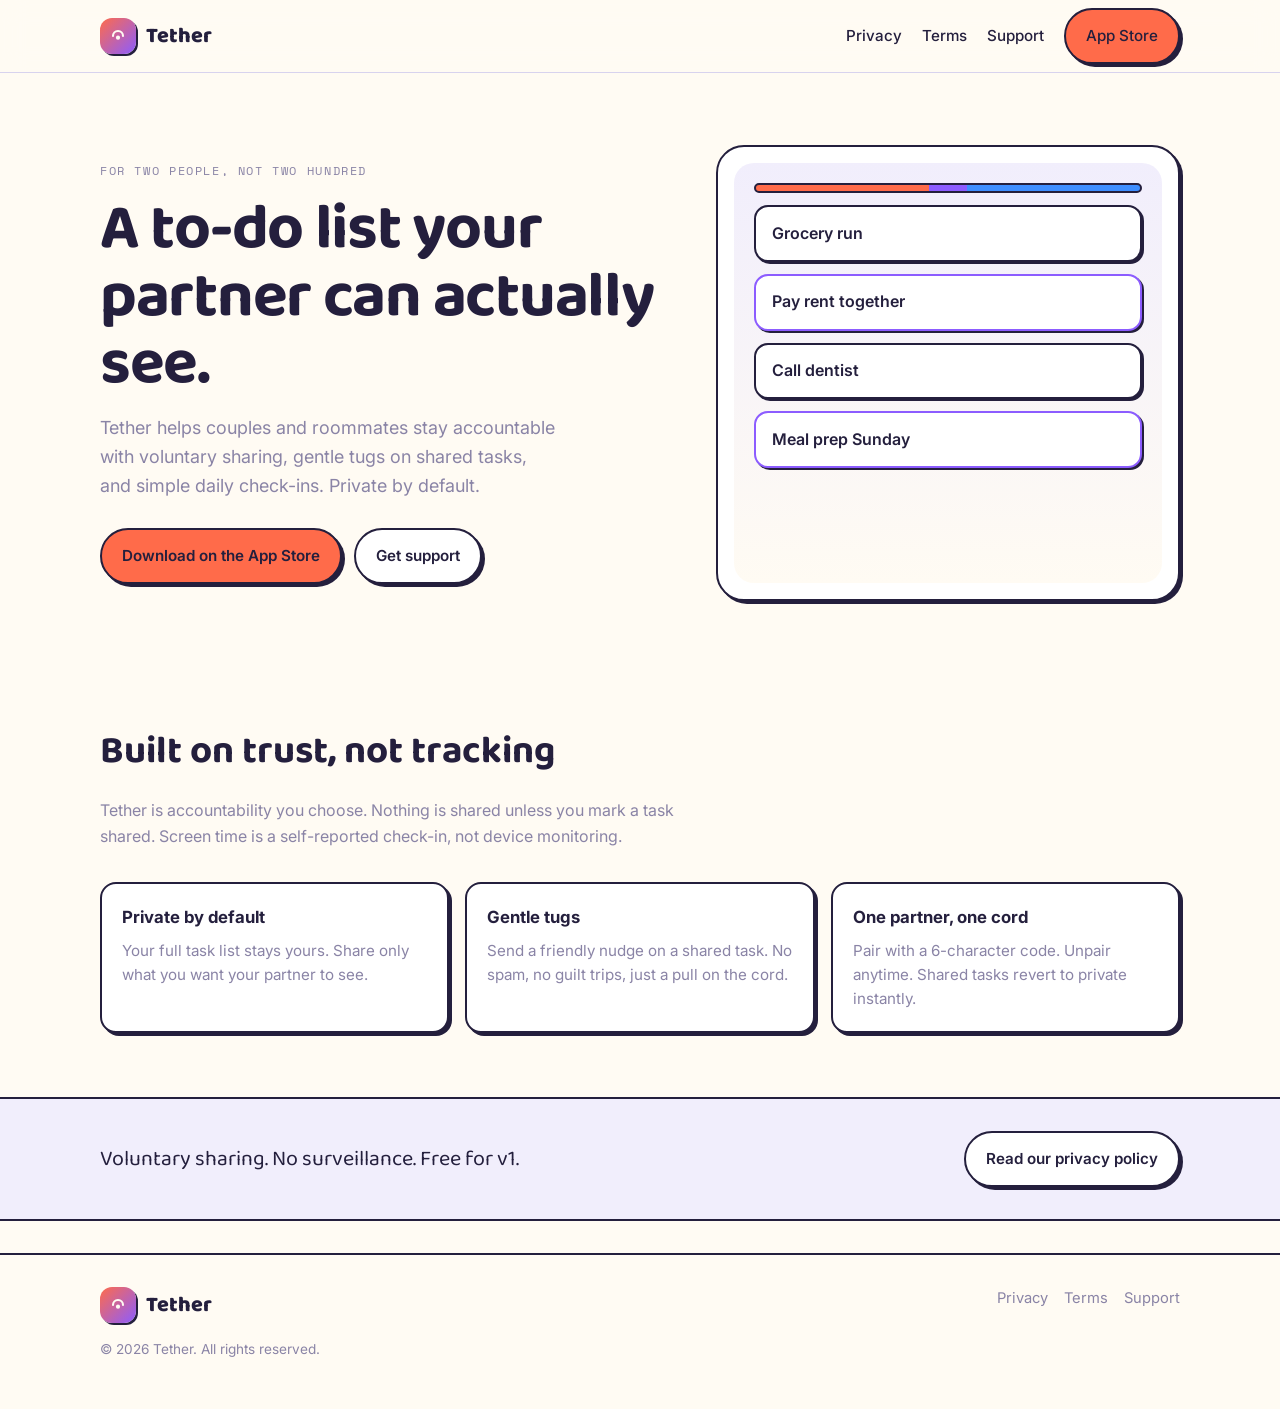
==== index.html @ eb9ca6f1 "Add Tether marketing and legal pages for GitHub Pages." ====
<!DOCTYPE html>
<html lang="en">
  <head>
    <meta charset="utf-8" />
    <meta name="viewport" content="width=device-width, initial-scale=1" />
    <title>Tether - A to-do list your partner can actually see</title>
    <meta
      name="description"
      content="Tether is a calm accountability app for two people. Share tasks on purpose, send gentle tugs, and check in without surveillance."
    />
    <meta name="theme-color" content="#FFFBF3" />
    <link rel="stylesheet" href="styles.css" />
  </head>
  <body>
    <header class="site-header">
      <div class="container">
        <a class="brand" href="index.html">
          <span class="brand-mark" aria-hidden="true">
            <svg viewBox="0 0 24 24" fill="none" xmlns="http://www.w3.org/2000/svg">
              <path
                d="M6 12C6 8.5 8.5 6 12 6C15.5 6 18 8.5 18 12"
                stroke="#FFFBF3"
                stroke-width="2.5"
                stroke-linecap="round"
              />
              <circle cx="12" cy="14" r="2.5" fill="#FFFBF3" />
            </svg>
          </span>
          Tether
        </a>
        <nav class="site-nav" aria-label="Primary">
          <a href="privacy.html">Privacy</a>
          <a href="terms.html">Terms</a>
          <a href="support.html">Support</a>
          <a class="btn" href="https://apps.apple.com/app/id6788044559">App Store</a>
        </nav>
      </div>
    </header>

    <main>
      <section class="hero">
        <div class="container hero-grid">
          <div>
            <p class="eyebrow">For two people, not two hundred</p>
            <h1>A to-do list your partner can actually see.</h1>
            <p class="lead">
              Tether helps couples and roommates stay accountable with voluntary sharing,
              gentle tugs on shared tasks, and simple daily check-ins. Private by default.
            </p>
            <div class="hero-actions">
              <a class="btn" href="https://apps.apple.com/app/id6788044559">Download on the App Store</a>
              <a class="btn btn-ghost" href="support.html">Get support</a>
            </div>
          </div>

          <div class="phone-frame" aria-hidden="true">
            <div class="phone-screen">
              <div class="cord"></div>
              <div class="task-chip">Grocery run</div>
              <div class="task-chip shared">Pay rent together</div>
              <div class="task-chip">Call dentist</div>
              <div class="task-chip shared">Meal prep Sunday</div>
            </div>
          </div>
        </div>
      </section>

      <section class="section">
        <div class="container">
          <h2>Built on trust, not tracking</h2>
          <p class="section-intro">
            Tether is accountability you choose. Nothing is shared unless you mark a task shared.
            Screen time is a self-reported check-in, not device monitoring.
          </p>
          <div class="feature-grid">
            <article class="feature-card">
              <h3>Private by default</h3>
              <p>Your full task list stays yours. Share only what you want your partner to see.</p>
            </article>
            <article class="feature-card">
              <h3>Gentle tugs</h3>
              <p>Send a friendly nudge on a shared task. No spam, no guilt trips, just a pull on the cord.</p>
            </article>
            <article class="feature-card">
              <h3>One partner, one cord</h3>
              <p>Pair with a 6-character code. Unpair anytime. Shared tasks revert to private instantly.</p>
            </article>
          </div>
        </div>
      </section>

      <section class="strip">
        <div class="container">
          <p>Voluntary sharing. No surveillance. Free for v1.</p>
          <a class="btn btn-ghost" href="privacy.html">Read our privacy policy</a>
        </div>
      </section>
    </main>

    <footer class="site-footer">
      <div class="container footer-grid">
        <a class="brand" href="index.html">
          <span class="brand-mark" aria-hidden="true">
            <svg viewBox="0 0 24 24" fill="none" xmlns="http://www.w3.org/2000/svg">
              <path
                d="M6 12C6 8.5 8.5 6 12 6C15.5 6 18 8.5 18 12"
                stroke="#FFFBF3"
                stroke-width="2.5"
                stroke-linecap="round"
              />
              <circle cx="12" cy="14" r="2.5" fill="#FFFBF3" />
            </svg>
          </span>
          Tether
        </a>
        <div class="footer-links">
          <a href="privacy.html">Privacy</a>
          <a href="terms.html">Terms</a>
          <a href="support.html">Support</a>
        </div>
      </div>
      <div class="container">
        <p class="footer-copy">&copy; 2026 Tether. All rights reserved.</p>
      </div>
    </footer>
  </body>
</html>
---- styles.css ----
@import url('https://fonts.googleapis.com/css2?family=Baloo+2:wght@700;800&family=Inter:wght@400;500;600&family=Space+Mono:wght@400;700&display=swap');

:root {
  --bg: #fffbf3;
  --card: #ffffff;
  --ink: #241f3d;
  --muted: #8a84a6;
  --coral: #ff6b4a;
  --coral-dark: #de4a28;
  --violet: #8c5cff;
  --lav: #f1eefc;
  --border: #d8d3ee;
  --shadow: 3px 3px 0 #241f3d;
  --max: 1080px;
  --radius: 16px;
}

*,
*::before,
*::after {
  box-sizing: border-box;
}

html {
  scroll-behavior: smooth;
}

body {
  margin: 0;
  font-family: Inter, system-ui, sans-serif;
  font-size: 16px;
  line-height: 1.6;
  color: var(--ink);
  background: var(--bg);
}

a {
  color: var(--coral-dark);
  text-decoration-thickness: 1px;
  text-underline-offset: 3px;
}

a:hover {
  color: var(--coral);
}

img {
  max-width: 100%;
  height: auto;
}

.container {
  width: min(100% - 2rem, var(--max));
  margin-inline: auto;
}

.site-header {
  position: sticky;
  top: 0;
  z-index: 20;
  background: rgb(255 251 243 / 0.92);
  backdrop-filter: blur(12px);
  border-bottom: 1px solid var(--border);
}

.site-header .container {
  display: flex;
  align-items: center;
  justify-content: space-between;
  gap: 1rem;
  min-height: 72px;
}

.brand {
  display: inline-flex;
  align-items: center;
  gap: 0.65rem;
  color: var(--ink);
  text-decoration: none;
  font-family: 'Baloo 2', sans-serif;
  font-size: 1.35rem;
  font-weight: 800;
}

.brand-mark {
  width: 36px;
  height: 36px;
  border-radius: 12px;
  background: linear-gradient(135deg, var(--coral), var(--violet));
  box-shadow: 2px 2px 0 var(--ink);
  display: grid;
  place-items: center;
}

.brand-mark svg {
  width: 20px;
  height: 20px;
}

.site-nav {
  display: flex;
  align-items: center;
  gap: 1.25rem;
  flex-wrap: wrap;
  justify-content: flex-end;
}

.site-nav a {
  color: var(--ink);
  text-decoration: none;
  font-size: 0.95rem;
  font-weight: 500;
}

.site-nav a:hover {
  color: var(--coral);
}

.btn {
  display: inline-flex;
  align-items: center;
  justify-content: center;
  gap: 0.5rem;
  padding: 0.85rem 1.25rem;
  border-radius: 999px;
  border: 2px solid var(--ink);
  background: var(--coral);
  color: var(--ink);
  font-family: Inter, sans-serif;
  font-size: 0.95rem;
  font-weight: 600;
  text-decoration: none;
  box-shadow: var(--shadow);
  transition: transform 120ms ease, box-shadow 120ms ease;
}

.btn:hover {
  transform: translateY(-1px);
  color: var(--ink);
}

.btn:active {
  transform: translateY(1px);
  box-shadow: 1px 1px 0 var(--ink);
}

.btn-ghost {
  background: var(--card);
}

.hero {
  padding: 4.5rem 0 3.5rem;
}

.hero-grid {
  display: grid;
  grid-template-columns: 1.1fr 0.9fr;
  gap: 3rem;
  align-items: center;
}

.eyebrow {
  font-family: 'Space Mono', monospace;
  font-size: 0.72rem;
  letter-spacing: 0.14em;
  text-transform: uppercase;
  color: var(--muted);
  margin: 0 0 1rem;
}

.hero h1 {
  font-family: 'Baloo 2', sans-serif;
  font-size: clamp(2.5rem, 5vw, 4rem);
  line-height: 1.05;
  margin: 0 0 1rem;
  letter-spacing: -0.02em;
}

.lead {
  font-size: 1.125rem;
  color: var(--muted);
  max-width: 42ch;
  margin: 0 0 1.75rem;
}

.hero-actions {
  display: flex;
  flex-wrap: wrap;
  gap: 0.75rem;
}

.phone-frame {
  background: var(--card);
  border: 2px solid var(--ink);
  border-radius: 28px;
  padding: 1rem;
  box-shadow: var(--shadow);
}

.phone-screen {
  border-radius: 20px;
  background: linear-gradient(180deg, var(--lav), var(--bg));
  min-height: 420px;
  padding: 1.25rem;
  display: flex;
  flex-direction: column;
  gap: 0.75rem;
}

.cord {
  height: 10px;
  border-radius: 999px;
  background: linear-gradient(90deg, var(--coral) 0 45%, var(--violet) 45% 55%, #3e8eff 55% 100%);
  border: 2px solid var(--ink);
}

.task-chip {
  background: var(--card);
  border: 2px solid var(--ink);
  border-radius: 14px;
  padding: 0.85rem 1rem;
  box-shadow: 2px 2px 0 var(--ink);
  font-weight: 600;
}

.task-chip.shared {
  border-color: var(--violet);
}

.section {
  padding: 4rem 0;
}

.section h2 {
  font-family: 'Baloo 2', sans-serif;
  font-size: clamp(1.75rem, 3vw, 2.5rem);
  margin: 0 0 1rem;
}

.section-intro {
  color: var(--muted);
  max-width: 60ch;
  margin: 0 0 2rem;
}

.feature-grid {
  display: grid;
  grid-template-columns: repeat(3, 1fr);
  gap: 1rem;
}

.feature-card {
  background: var(--card);
  border: 2px solid var(--ink);
  border-radius: var(--radius);
  padding: 1.25rem;
  box-shadow: var(--shadow);
}

.feature-card h3 {
  margin: 0 0 0.5rem;
  font-size: 1.05rem;
}

.feature-card p {
  margin: 0;
  color: var(--muted);
  font-size: 0.95rem;
}

.strip {
  background: var(--lav);
  border-block: 2px solid var(--ink);
}

.strip .container {
  padding-block: 2rem;
  display: flex;
  align-items: center;
  justify-content: space-between;
  gap: 1rem;
  flex-wrap: wrap;
}

.strip p {
  margin: 0;
  font-family: 'Baloo 2', sans-serif;
  font-size: 1.35rem;
}

.legal-page {
  padding: 3rem 0 4rem;
}

.legal-page h1 {
  font-family: 'Baloo 2', sans-serif;
  font-size: clamp(2rem, 4vw, 2.75rem);
  margin: 0 0 0.5rem;
}

.legal-meta {
  color: var(--muted);
  font-size: 0.9rem;
  margin-bottom: 2rem;
}

.legal-page h2 {
  font-family: 'Baloo 2', sans-serif;
  font-size: 1.35rem;
  margin: 2rem 0 0.75rem;
}

.legal-page p,
.legal-page li {
  color: #3f395c;
}

.legal-page ul {
  padding-left: 1.25rem;
}

.support-card {
  background: var(--card);
  border: 2px solid var(--ink);
  border-radius: var(--radius);
  padding: 1.5rem;
  box-shadow: var(--shadow);
  max-width: 42rem;
}

.support-card h2 {
  margin-top: 0;
}

.site-footer {
  border-top: 2px solid var(--ink);
  padding: 2rem 0 3rem;
  margin-top: 2rem;
}

.footer-grid {
  display: flex;
  justify-content: space-between;
  gap: 1.5rem;
  flex-wrap: wrap;
}

.footer-links {
  display: flex;
  gap: 1rem;
  flex-wrap: wrap;
}

.footer-links a {
  color: var(--muted);
  text-decoration: none;
  font-size: 0.92rem;
}

.footer-links a:hover {
  color: var(--ink);
}

.footer-copy {
  color: var(--muted);
  font-size: 0.85rem;
  margin: 1rem 0 0;
}

@media (max-width: 900px) {
  .hero-grid,
  .feature-grid {
    grid-template-columns: 1fr;
  }

  .hero {
    padding-top: 2.5rem;
  }

  .phone-frame {
    max-width: 360px;
    margin-inline: auto;
  }
}

@media (max-width: 640px) {
  .site-nav a:not(.btn) {
    display: none;
  }
}
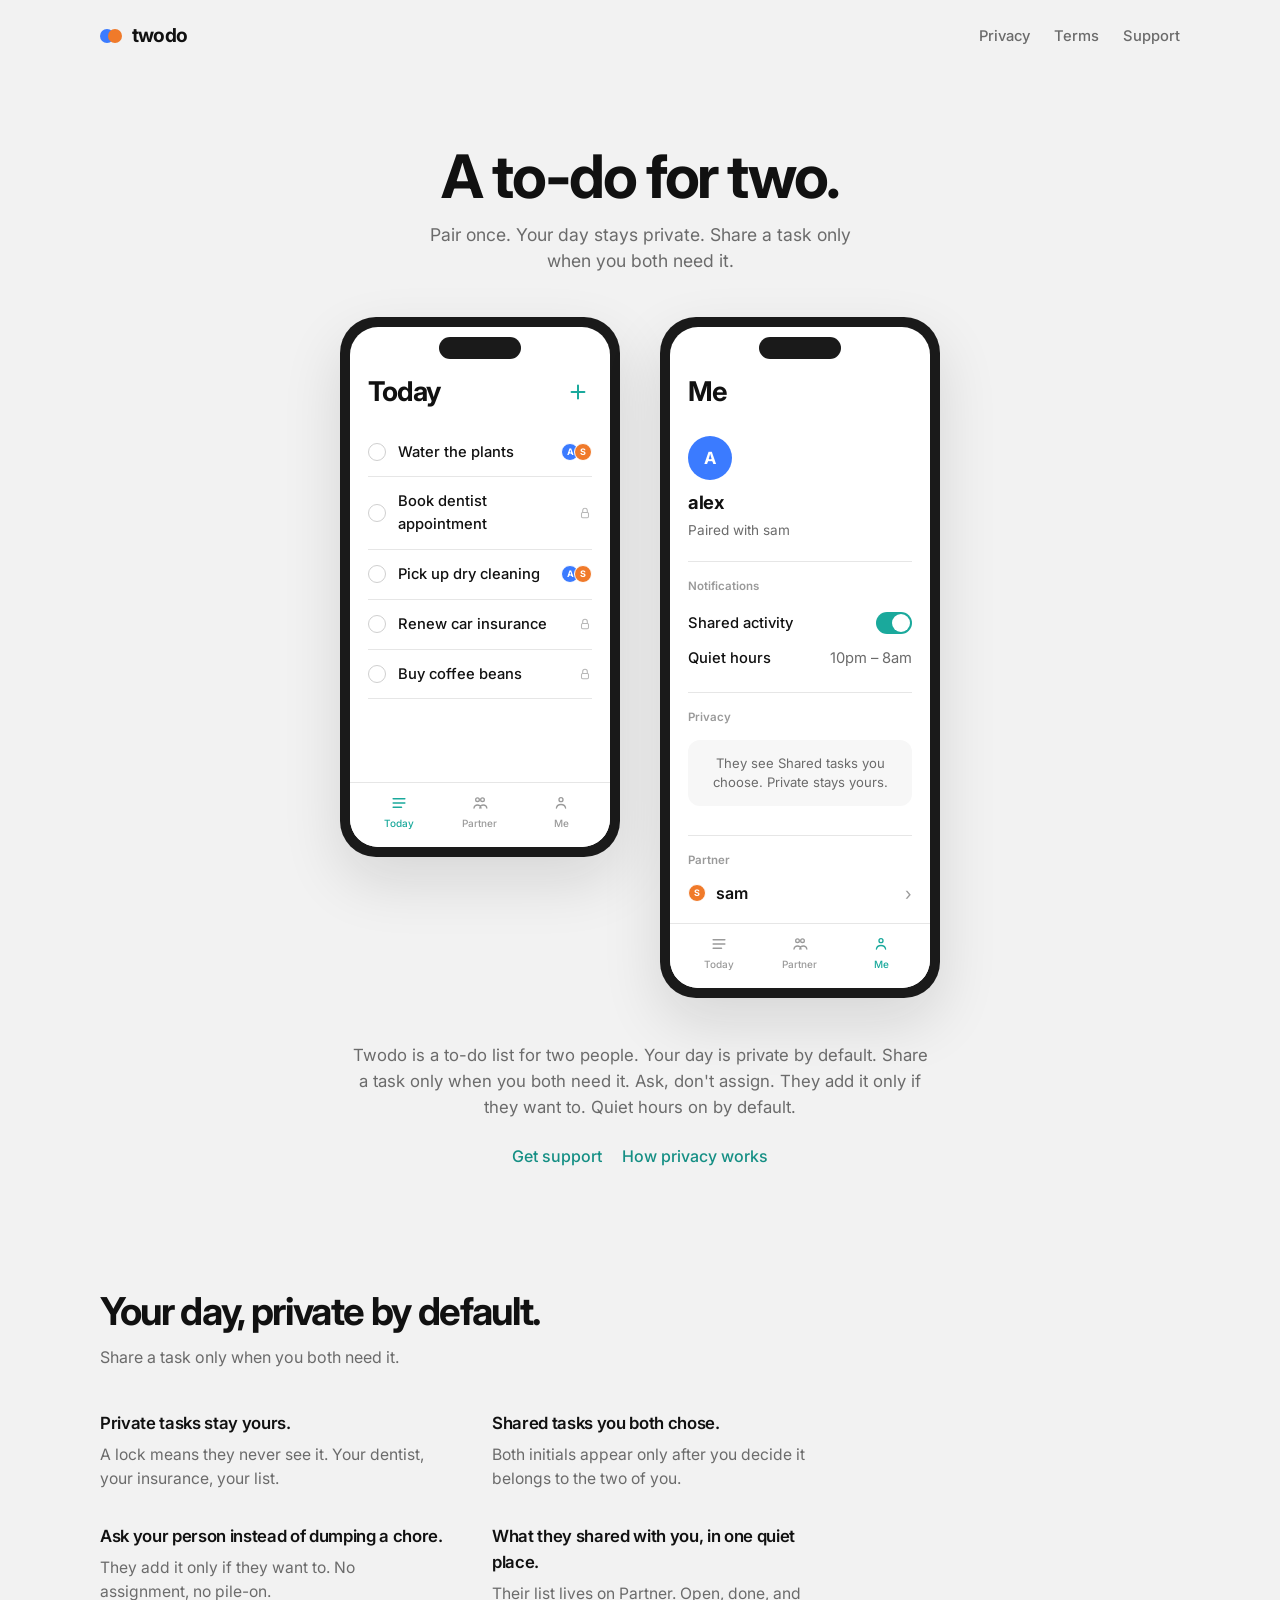
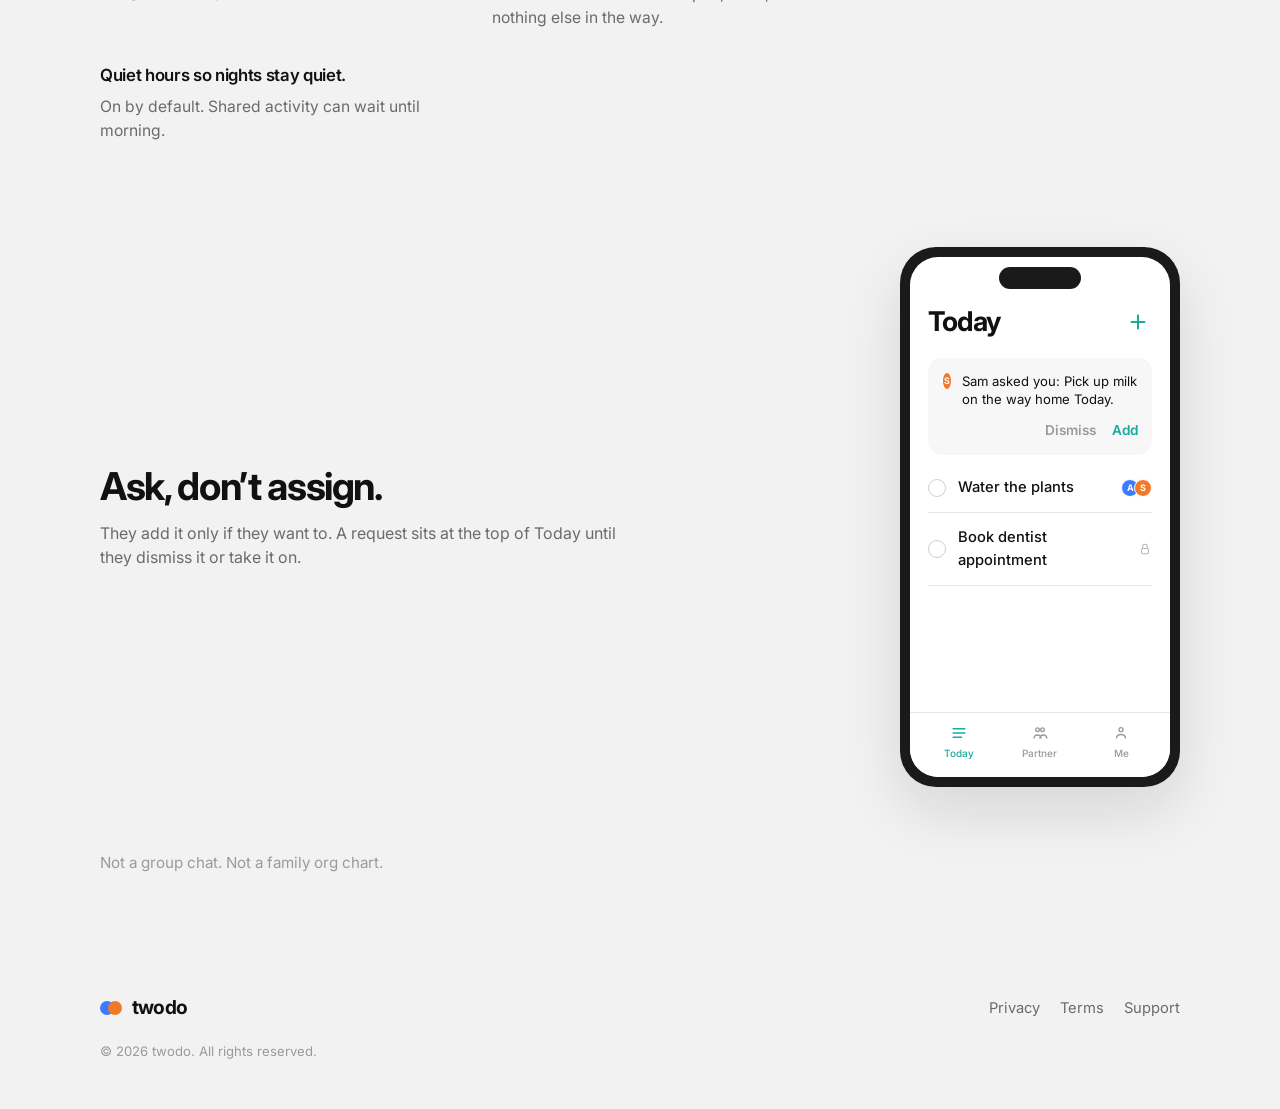
==== commit fa1557cc: "Rewrite public site as Twodo, keep Pages paths. Replace Tether marketing and legal copy with Twodo v" ====
--- a/index.html
+++ b/index.html
@@ -3,12 +3,12 @@
   <head>
     <meta charset="utf-8" />
     <meta name="viewport" content="width=device-width, initial-scale=1" />
-    <title>Tether - A to-do list your partner can actually see</title>
+    <title>twodo — a to-do for two</title>
     <meta
       name="description"
-      content="Tether is a calm accountability app for two people. Share tasks on purpose, send gentle tugs, and check in without surveillance."
+      content="Twodo is a to-do list for two people. Pair once. Your day stays private. Share a task only when you both need it."
     />
-    <meta name="theme-color" content="#FFFBF3" />
+    <meta name="theme-color" content="#F2F2F2" />
     <link rel="stylesheet" href="styles.css" />
   </head>
   <body>
@@ -16,83 +16,261 @@
       <div class="container">
         <a class="brand" href="index.html">
           <span class="brand-mark" aria-hidden="true">
-            <svg viewBox="0 0 24 24" fill="none" xmlns="http://www.w3.org/2000/svg">
-              <path
-                d="M6 12C6 8.5 8.5 6 12 6C15.5 6 18 8.5 18 12"
-                stroke="#FFFBF3"
-                stroke-width="2.5"
-                stroke-linecap="round"
-              />
-              <circle cx="12" cy="14" r="2.5" fill="#FFFBF3" />
-            </svg>
+            <span class="dot-a"></span>
+            <span class="dot-s"></span>
           </span>
-          Tether
+          twodo
         </a>
         <nav class="site-nav" aria-label="Primary">
           <a href="privacy.html">Privacy</a>
           <a href="terms.html">Terms</a>
           <a href="support.html">Support</a>
-          <a class="btn" href="https://apps.apple.com/app/id6788044559">App Store</a>
         </nav>
       </div>
     </header>
 
     <main>
       <section class="hero">
-        <div class="container hero-grid">
-          <div>
-            <p class="eyebrow">For two people, not two hundred</p>
-            <h1>A to-do list your partner can actually see.</h1>
-            <p class="lead">
-              Tether helps couples and roommates stay accountable with voluntary sharing,
-              gentle tugs on shared tasks, and simple daily check-ins. Private by default.
-            </p>
-            <div class="hero-actions">
-              <a class="btn" href="https://apps.apple.com/app/id6788044559">Download on the App Store</a>
-              <a class="btn btn-ghost" href="support.html">Get support</a>
+        <div class="container">
+          <h1>A to-do for two.</h1>
+          <p class="promo">Pair once. Your day stays private. Share a task only when you both need it.</p>
+
+          <div class="phones" aria-hidden="true">
+            <div class="phone">
+              <div class="phone-screen">
+                <div class="island"></div>
+                <div class="phone-body">
+                  <div class="phone-title-row">
+                    <p class="phone-title">Today</p>
+                    <span class="plus">
+                      <svg viewBox="0 0 24 24" fill="none" aria-hidden="true">
+                        <path d="M12 5v14M5 12h14" stroke="currentColor" stroke-width="2.2" stroke-linecap="round" />
+                      </svg>
+                    </span>
+                  </div>
+                  <div class="task">
+                    <span class="radio"></span>
+                    <span class="task-label">Water the plants</span>
+                    <span class="avatars">
+                      <span class="who alex">A</span>
+                      <span class="who sam">S</span>
+                    </span>
+                  </div>
+                  <div class="task">
+                    <span class="radio"></span>
+                    <span class="task-label">Book dentist appointment</span>
+                    <span class="task-meta">
+                      <svg class="lock" viewBox="0 0 24 24" fill="none" aria-hidden="true">
+                        <rect x="6" y="11" width="12" height="9" rx="2" stroke="currentColor" stroke-width="1.8" />
+                        <path d="M8 11V8a4 4 0 0 1 8 0v3" stroke="currentColor" stroke-width="1.8" stroke-linecap="round" />
+                      </svg>
+                    </span>
+                  </div>
+                  <div class="task">
+                    <span class="radio"></span>
+                    <span class="task-label">Pick up dry cleaning</span>
+                    <span class="avatars">
+                      <span class="who alex">A</span>
+                      <span class="who sam">S</span>
+                    </span>
+                  </div>
+                  <div class="task">
+                    <span class="radio"></span>
+                    <span class="task-label">Renew car insurance</span>
+                    <span class="task-meta">
+                      <svg class="lock" viewBox="0 0 24 24" fill="none" aria-hidden="true">
+                        <rect x="6" y="11" width="12" height="9" rx="2" stroke="currentColor" stroke-width="1.8" />
+                        <path d="M8 11V8a4 4 0 0 1 8 0v3" stroke="currentColor" stroke-width="1.8" stroke-linecap="round" />
+                      </svg>
+                    </span>
+                  </div>
+                  <div class="task">
+                    <span class="radio"></span>
+                    <span class="task-label">Buy coffee beans</span>
+                    <span class="task-meta">
+                      <svg class="lock" viewBox="0 0 24 24" fill="none" aria-hidden="true">
+                        <rect x="6" y="11" width="12" height="9" rx="2" stroke="currentColor" stroke-width="1.8" />
+                        <path d="M8 11V8a4 4 0 0 1 8 0v3" stroke="currentColor" stroke-width="1.8" stroke-linecap="round" />
+                      </svg>
+                    </span>
+                  </div>
+                </div>
+                <nav class="tabbar">
+                  <span class="tab active">
+                    <svg viewBox="0 0 24 24" fill="none"><path d="M5 7h14M5 12h14M5 17h10" stroke="currentColor" stroke-width="1.8" stroke-linecap="round" /></svg>
+                    Today
+                  </span>
+                  <span class="tab">
+                    <svg viewBox="0 0 24 24" fill="none"><circle cx="9" cy="8" r="2.2" stroke="currentColor" stroke-width="1.6" /><circle cx="15" cy="8" r="2.2" stroke="currentColor" stroke-width="1.6" /><path d="M4.8 18c.4-2.4 2.2-3.6 4.2-3.6s3.8 1.2 4.2 3.6M11.8 18c.4-2.4 2.2-3.6 4.2-3.6s3.8 1.2 4.2 3.6" stroke="currentColor" stroke-width="1.6" stroke-linecap="round" /></svg>
+                    Partner
+                  </span>
+                  <span class="tab">
+                    <svg viewBox="0 0 24 24" fill="none"><circle cx="12" cy="8" r="2.4" stroke="currentColor" stroke-width="1.6" /><path d="M6.5 18c.5-2.8 2.6-4.2 5.5-4.2s5 1.4 5.5 4.2" stroke="currentColor" stroke-width="1.6" stroke-linecap="round" /></svg>
+                    Me
+                  </span>
+                </nav>
+              </div>
             </div>
-          </div>
-
-          <div class="phone-frame" aria-hidden="true">
-            <div class="phone-screen">
-              <div class="cord"></div>
-              <div class="task-chip">Grocery run</div>
-              <div class="task-chip shared">Pay rent together</div>
-              <div class="task-chip">Call dentist</div>
-              <div class="task-chip shared">Meal prep Sunday</div>
+
+            <div class="phone">
+              <div class="phone-screen">
+                <div class="island"></div>
+                <div class="phone-body">
+                  <div class="phone-title-row">
+                    <p class="phone-title">Me</p>
+                  </div>
+                  <div class="me-profile">
+                    <span class="who lg alex">A</span>
+                    <span class="me-name">alex</span>
+                    <span class="me-sub">Paired with sam</span>
+                  </div>
+                  <div class="me-block">
+                    <div class="me-label">Notifications</div>
+                    <div class="me-row">Shared activity <span class="toggle" aria-hidden="true"></span></div>
+                    <div class="me-row">Quiet hours <span>10pm – 8am</span></div>
+                  </div>
+                  <div class="me-block">
+                    <div class="me-label">Privacy</div>
+                    <p class="privacy-note">They see Shared tasks you choose. Private stays yours.</p>
+                  </div>
+                  <div class="me-block">
+                    <div class="me-label">Partner</div>
+                    <div class="partner-row">
+                      <span class="who sam">S</span>
+                      sam
+                      <span class="chev">›</span>
+                    </div>
+                  </div>
+                </div>
+                <nav class="tabbar">
+                  <span class="tab">
+                    <svg viewBox="0 0 24 24" fill="none"><path d="M5 7h14M5 12h14M5 17h10" stroke="currentColor" stroke-width="1.8" stroke-linecap="round" /></svg>
+                    Today
+                  </span>
+                  <span class="tab">
+                    <svg viewBox="0 0 24 24" fill="none"><circle cx="9" cy="8" r="2.2" stroke="currentColor" stroke-width="1.6" /><circle cx="15" cy="8" r="2.2" stroke="currentColor" stroke-width="1.6" /><path d="M4.8 18c.4-2.4 2.2-3.6 4.2-3.6s3.8 1.2 4.2 3.6M11.8 18c.4-2.4 2.2-3.6 4.2-3.6s3.8 1.2 4.2 3.6" stroke="currentColor" stroke-width="1.6" stroke-linecap="round" /></svg>
+                    Partner
+                  </span>
+                  <span class="tab active">
+                    <svg viewBox="0 0 24 24" fill="none"><circle cx="12" cy="8" r="2.4" stroke="currentColor" stroke-width="1.6" /><path d="M6.5 18c.5-2.8 2.6-4.2 5.5-4.2s5 1.4 5.5 4.2" stroke="currentColor" stroke-width="1.6" stroke-linecap="round" /></svg>
+                    Me
+                  </span>
+                </nav>
+              </div>
             </div>
+          </div>
+
+          <p class="lead">
+            Twodo is a to-do list for two people. Your day is private by default. Share a task only when
+            you both need it. Ask, don't assign. They add it only if they want to. Quiet hours on by default.
+          </p>
+          <div class="hero-actions">
+            <a href="support.html">Get support</a>
+            <a href="privacy.html">How privacy works</a>
           </div>
         </div>
       </section>
 
       <section class="section">
         <div class="container">
-          <h2>Built on trust, not tracking</h2>
-          <p class="section-intro">
-            Tether is accountability you choose. Nothing is shared unless you mark a task shared.
-            Screen time is a self-reported check-in, not device monitoring.
-          </p>
-          <div class="feature-grid">
-            <article class="feature-card">
-              <h3>Private by default</h3>
-              <p>Your full task list stays yours. Share only what you want your partner to see.</p>
-            </article>
-            <article class="feature-card">
-              <h3>Gentle tugs</h3>
-              <p>Send a friendly nudge on a shared task. No spam, no guilt trips, just a pull on the cord.</p>
-            </article>
-            <article class="feature-card">
-              <h3>One partner, one cord</h3>
-              <p>Pair with a 6-character code. Unpair anytime. Shared tasks revert to private instantly.</p>
-            </article>
-          </div>
-        </div>
-      </section>
-
-      <section class="strip">
+          <h2>Your day, private by default.</h2>
+          <p class="section-intro">Share a task only when you both need it.</p>
+          <div class="feature-list">
+            <article class="feature">
+              <h3>Private tasks stay yours.</h3>
+              <p>A lock means they never see it. Your dentist, your insurance, your list.</p>
+            </article>
+            <article class="feature">
+              <h3>Shared tasks you both chose.</h3>
+              <p>Both initials appear only after you decide it belongs to the two of you.</p>
+            </article>
+            <article class="feature">
+              <h3>Ask your person instead of dumping a chore.</h3>
+              <p>They add it only if they want to. No assignment, no pile-on.</p>
+            </article>
+            <article class="feature">
+              <h3>What they shared with you, in one quiet place.</h3>
+              <p>Their list lives on Partner. Open, done, and nothing else in the way.</p>
+            </article>
+            <article class="feature">
+              <h3>Quiet hours so nights stay quiet.</h3>
+              <p>On by default. Shared activity can wait until morning.</p>
+            </article>
+          </div>
+        </div>
+      </section>
+
+      <section class="section">
+        <div class="container ask-grid">
+          <div>
+            <h2>Ask, don’t assign.</h2>
+            <p class="section-intro tight">
+              They add it only if they want to. A request sits at the top of Today until they dismiss it or take it on.
+            </p>
+          </div>
+          <div class="phone" aria-hidden="true">
+            <div class="phone-screen">
+              <div class="island"></div>
+              <div class="phone-body">
+                <div class="phone-title-row">
+                  <p class="phone-title">Today</p>
+                  <span class="plus">
+                    <svg viewBox="0 0 24 24" fill="none" aria-hidden="true">
+                      <path d="M12 5v14M5 12h14" stroke="currentColor" stroke-width="2.2" stroke-linecap="round" />
+                    </svg>
+                  </span>
+                </div>
+                <div class="request">
+                  <div class="request-top">
+                    <span class="who sam">S</span>
+                    <p>Sam asked you: Pick up milk on the way home Today.</p>
+                  </div>
+                  <div class="request-actions">
+                    <span class="dim">Dismiss</span>
+                    <span class="go">Add</span>
+                  </div>
+                </div>
+                <div class="task">
+                  <span class="radio"></span>
+                  <span class="task-label">Water the plants</span>
+                  <span class="avatars">
+                    <span class="who alex">A</span>
+                    <span class="who sam">S</span>
+                  </span>
+                </div>
+                <div class="task">
+                  <span class="radio"></span>
+                  <span class="task-label">Book dentist appointment</span>
+                  <span class="task-meta">
+                    <svg class="lock" viewBox="0 0 24 24" fill="none" aria-hidden="true">
+                      <rect x="6" y="11" width="12" height="9" rx="2" stroke="currentColor" stroke-width="1.8" />
+                      <path d="M8 11V8a4 4 0 0 1 8 0v3" stroke="currentColor" stroke-width="1.8" stroke-linecap="round" />
+                    </svg>
+                  </span>
+                </div>
+              </div>
+              <nav class="tabbar">
+                <span class="tab active">
+                  <svg viewBox="0 0 24 24" fill="none"><path d="M5 7h14M5 12h14M5 17h10" stroke="currentColor" stroke-width="1.8" stroke-linecap="round" /></svg>
+                  Today
+                </span>
+                <span class="tab">
+                  <svg viewBox="0 0 24 24" fill="none"><circle cx="9" cy="8" r="2.2" stroke="currentColor" stroke-width="1.6" /><circle cx="15" cy="8" r="2.2" stroke="currentColor" stroke-width="1.6" /><path d="M4.8 18c.4-2.4 2.2-3.6 4.2-3.6s3.8 1.2 4.2 3.6M11.8 18c.4-2.4 2.2-3.6 4.2-3.6s3.8 1.2 4.2 3.6" stroke="currentColor" stroke-width="1.6" stroke-linecap="round" /></svg>
+                  Partner
+                </span>
+                <span class="tab">
+                  <svg viewBox="0 0 24 24" fill="none"><circle cx="12" cy="8" r="2.4" stroke="currentColor" stroke-width="1.6" /><path d="M6.5 18c.5-2.8 2.6-4.2 5.5-4.2s5 1.4 5.5 4.2" stroke="currentColor" stroke-width="1.6" stroke-linecap="round" /></svg>
+                  Me
+                </span>
+              </nav>
+            </div>
+          </div>
+        </div>
+      </section>
+
+      <section class="not-this">
         <div class="container">
-          <p>Voluntary sharing. No surveillance. Free for v1.</p>
-          <a class="btn btn-ghost" href="privacy.html">Read our privacy policy</a>
+          <p>Not a group chat. Not a family org chart.</p>
         </div>
       </section>
     </main>
@@ -101,17 +279,10 @@
       <div class="container footer-grid">
         <a class="brand" href="index.html">
           <span class="brand-mark" aria-hidden="true">
-            <svg viewBox="0 0 24 24" fill="none" xmlns="http://www.w3.org/2000/svg">
-              <path
-                d="M6 12C6 8.5 8.5 6 12 6C15.5 6 18 8.5 18 12"
-                stroke="#FFFBF3"
-                stroke-width="2.5"
-                stroke-linecap="round"
-              />
-              <circle cx="12" cy="14" r="2.5" fill="#FFFBF3" />
-            </svg>
+            <span class="dot-a"></span>
+            <span class="dot-s"></span>
           </span>
-          Tether
+          twodo
         </a>
         <div class="footer-links">
           <a href="privacy.html">Privacy</a>
@@ -120,7 +291,7 @@
         </div>
       </div>
       <div class="container">
-        <p class="footer-copy">&copy; 2026 Tether. All rights reserved.</p>
+        <p class="footer-copy">&copy; 2026 twodo. All rights reserved.</p>
       </div>
     </footer>
   </body>
--- a/styles.css
+++ b/styles.css
@@ -1,18 +1,21 @@
-@import url('https://fonts.googleapis.com/css2?family=Baloo+2:wght@700;800&family=Inter:wght@400;500;600&family=Space+Mono:wght@400;700&display=swap');
+@import url("https://fonts.googleapis.com/css2?family=Inter:wght@400;500;600;700&display=swap");
 
 :root {
-  --bg: #fffbf3;
+  --bg: #f2f2f2;
   --card: #ffffff;
-  --ink: #241f3d;
-  --muted: #8a84a6;
-  --coral: #ff6b4a;
-  --coral-dark: #de4a28;
-  --violet: #8c5cff;
-  --lav: #f1eefc;
-  --border: #d8d3ee;
-  --shadow: 3px 3px 0 #241f3d;
+  --ink: #111111;
+  --muted: #6b6b6b;
+  --faint: #9a9a9a;
+  --line: #e6e6e6;
+  --teal: #1aa99c;
+  --teal-pressed: #158f84;
+  --teal-soft: #e7f7f5;
+  --alex: #3b7bff;
+  --sam: #f07a2a;
+  --lock: #b8b8b8;
+  --phone: #1a1a1a;
   --max: 1080px;
-  --radius: 16px;
+  --legal: 42rem;
 }
 
 *,
@@ -27,21 +30,22 @@
 
 body {
   margin: 0;
-  font-family: Inter, system-ui, sans-serif;
+  font-family: Inter, -apple-system, BlinkMacSystemFont, "Segoe UI", sans-serif;
   font-size: 16px;
-  line-height: 1.6;
+  line-height: 1.55;
   color: var(--ink);
   background: var(--bg);
+  -webkit-font-smoothing: antialiased;
 }
 
 a {
-  color: var(--coral-dark);
+  color: var(--teal-pressed);
   text-decoration-thickness: 1px;
   text-underline-offset: 3px;
 }
 
 a:hover {
-  color: var(--coral);
+  color: var(--teal);
 }
 
 img {
@@ -50,17 +54,20 @@
 }
 
 .container {
-  width: min(100% - 2rem, var(--max));
+  width: min(100% - 2.5rem, var(--max));
   margin-inline: auto;
+}
+
+.legal-page .container {
+  width: min(100% - 2.5rem, var(--legal));
 }
 
 .site-header {
   position: sticky;
   top: 0;
   z-index: 20;
-  background: rgb(255 251 243 / 0.92);
-  backdrop-filter: blur(12px);
-  border-bottom: 1px solid var(--border);
+  background: rgb(242 242 242 / 0.88);
+  backdrop-filter: blur(16px);
 }
 
 .site-header .container {
@@ -74,258 +81,512 @@
 .brand {
   display: inline-flex;
   align-items: center;
-  gap: 0.65rem;
+  gap: 0.6rem;
   color: var(--ink);
   text-decoration: none;
-  font-family: 'Baloo 2', sans-serif;
-  font-size: 1.35rem;
-  font-weight: 800;
+  font-size: 1.2rem;
+  font-weight: 700;
+  letter-spacing: -0.03em;
+}
+
+.brand:hover {
+  color: var(--ink);
 }
 
 .brand-mark {
-  width: 36px;
-  height: 36px;
-  border-radius: 12px;
-  background: linear-gradient(135deg, var(--coral), var(--violet));
-  box-shadow: 2px 2px 0 var(--ink);
+  width: 22px;
+  height: 14px;
+  position: relative;
+  flex-shrink: 0;
+}
+
+.brand-mark span {
+  position: absolute;
+  top: 0;
+  width: 14px;
+  height: 14px;
+  border-radius: 50%;
+}
+
+.brand-mark .dot-a {
+  left: 0;
+  background: var(--alex);
+}
+
+.brand-mark .dot-s {
+  right: 0;
+  background: var(--sam);
+}
+
+.site-nav {
+  display: flex;
+  align-items: center;
+  gap: 1.5rem;
+  flex-wrap: wrap;
+  justify-content: flex-end;
+}
+
+.site-nav a {
+  color: var(--muted);
+  text-decoration: none;
+  font-size: 0.92rem;
+  font-weight: 500;
+}
+
+.site-nav a:hover {
+  color: var(--ink);
+}
+
+.hero {
+  padding: 4.5rem 0 3rem;
+  text-align: center;
+}
+
+.hero h1 {
+  font-size: clamp(2.4rem, 6vw, 3.75rem);
+  font-weight: 700;
+  line-height: 1.08;
+  letter-spacing: -0.04em;
+  margin: 0 0 0.85rem;
+}
+
+.promo {
+  margin: 0 auto 2.75rem;
+  max-width: 28rem;
+  color: var(--muted);
+  font-size: 1.1rem;
+  font-weight: 400;
+  line-height: 1.45;
+}
+
+.phones {
+  display: flex;
+  justify-content: center;
+  align-items: flex-start;
+  gap: 2.5rem;
+  flex-wrap: wrap;
+}
+
+.lead {
+  margin: 2.75rem auto 0;
+  max-width: 36rem;
+  color: var(--muted);
+  font-size: 1.05rem;
+}
+
+.hero-actions {
+  margin-top: 1.5rem;
+  display: flex;
+  justify-content: center;
+  gap: 1.25rem;
+  flex-wrap: wrap;
+}
+
+.hero-actions a {
+  font-weight: 500;
+  text-decoration: none;
+}
+
+.hero-actions a:hover {
+  text-decoration: underline;
+}
+
+.phone {
+  width: 280px;
+  background: var(--phone);
+  border-radius: 36px;
+  padding: 10px;
+  box-shadow: 0 24px 60px rgb(17 17 17 / 0.12);
+}
+
+.phone-screen {
+  background: var(--card);
+  border-radius: 28px;
+  overflow: hidden;
+  min-height: 520px;
+  display: flex;
+  flex-direction: column;
+  position: relative;
+}
+
+.island {
+  width: 82px;
+  height: 22px;
+  background: var(--phone);
+  border-radius: 999px;
+  margin: 10px auto 4px;
+}
+
+.phone-body {
+  padding: 8px 18px 0;
+  flex: 1;
+}
+
+.phone-title-row {
+  display: flex;
+  align-items: center;
+  justify-content: space-between;
+  margin-bottom: 14px;
+}
+
+.phone-title {
+  font-size: 1.7rem;
+  font-weight: 700;
+  letter-spacing: -0.03em;
+  margin: 0;
+}
+
+.plus {
+  width: 28px;
+  height: 28px;
+  color: var(--teal);
   display: grid;
   place-items: center;
 }
 
-.brand-mark svg {
+.plus svg {
+  width: 22px;
+  height: 22px;
+}
+
+.task {
+  display: flex;
+  align-items: center;
+  gap: 12px;
+  padding: 13px 0;
+  border-bottom: 1px solid var(--line);
+  text-align: left;
+}
+
+.radio {
+  width: 18px;
+  height: 18px;
+  border: 1.5px solid #cfcfcf;
+  border-radius: 50%;
+  flex-shrink: 0;
+}
+
+.radio.done {
+  border-color: var(--teal);
+  background: var(--teal);
+  box-shadow: inset 0 0 0 3px var(--card);
+}
+
+.task-label {
+  flex: 1;
+  font-size: 0.92rem;
+  font-weight: 500;
+  color: var(--ink);
+}
+
+.task.done .task-label {
+  color: var(--faint);
+  text-decoration: line-through;
+}
+
+.task-meta {
+  display: flex;
+  align-items: center;
+  flex-shrink: 0;
+}
+
+.lock {
+  width: 14px;
+  height: 14px;
+  color: var(--lock);
+}
+
+.avatars {
+  display: flex;
+}
+
+.avatars .who + .who {
+  margin-left: -5px;
+}
+
+.who {
+  width: 18px;
+  height: 18px;
+  border-radius: 50%;
+  color: #fff;
+  font-size: 9px;
+  font-weight: 700;
+  display: grid;
+  place-items: center;
+  border: 1.5px solid var(--card);
+}
+
+.who.alex {
+  background: var(--alex);
+}
+
+.who.sam {
+  background: var(--sam);
+}
+
+.who.lg {
+  width: 44px;
+  height: 44px;
+  font-size: 1.05rem;
+  border: 0;
+}
+
+.tabbar {
+  margin-top: auto;
+  display: grid;
+  grid-template-columns: repeat(3, 1fr);
+  padding: 10px 8px 16px;
+  border-top: 1px solid var(--line);
+  background: var(--card);
+}
+
+.tab {
+  display: flex;
+  flex-direction: column;
+  align-items: center;
+  gap: 3px;
+  color: var(--faint);
+  font-size: 10px;
+  font-weight: 500;
+}
+
+.tab.active {
+  color: var(--teal);
+}
+
+.tab svg {
   width: 20px;
   height: 20px;
 }
 
-.site-nav {
-  display: flex;
-  align-items: center;
-  gap: 1.25rem;
-  flex-wrap: wrap;
+.me-profile {
+  display: flex;
+  flex-direction: column;
+  align-items: flex-start;
+  gap: 8px;
+  padding: 8px 0 20px;
+}
+
+.me-name {
+  font-size: 1.15rem;
+  font-weight: 700;
+  letter-spacing: -0.02em;
+}
+
+.me-sub {
+  color: var(--muted);
+  font-size: 0.85rem;
+  margin-top: -4px;
+}
+
+.me-block {
+  padding: 16px 0;
+  border-top: 1px solid var(--line);
+  text-align: left;
+}
+
+.me-label {
+  font-size: 0.72rem;
+  font-weight: 600;
+  color: var(--faint);
+  margin-bottom: 10px;
+}
+
+.me-row {
+  display: flex;
+  align-items: center;
+  justify-content: space-between;
+  gap: 12px;
+  padding: 6px 0;
+  font-size: 0.92rem;
+  font-weight: 500;
+}
+
+.me-row span {
+  color: var(--muted);
+  font-weight: 400;
+}
+
+.toggle {
+  width: 36px;
+  height: 22px;
+  border-radius: 999px;
+  background: var(--teal);
+  position: relative;
+}
+
+.toggle::after {
+  content: "";
+  position: absolute;
+  top: 2px;
+  right: 2px;
+  width: 18px;
+  height: 18px;
+  border-radius: 50%;
+  background: #fff;
+}
+
+.privacy-note {
+  background: #f7f7f7;
+  border-radius: 12px;
+  padding: 14px 16px;
+  color: var(--muted);
+  font-size: 0.82rem;
+  line-height: 1.45;
+  text-align: center;
+}
+
+.partner-row {
+  display: flex;
+  align-items: center;
+  gap: 10px;
+  font-weight: 600;
+}
+
+.chev {
+  margin-left: auto;
+  color: var(--faint);
+  font-size: 1.1rem;
+  font-weight: 400;
+}
+
+.request {
+  background: #f7f7f7;
+  border-radius: 14px;
+  padding: 14px;
+  text-align: left;
+  margin-bottom: 8px;
+}
+
+.request-top {
+  display: flex;
+  gap: 10px;
+  align-items: flex-start;
+}
+
+.request p {
+  margin: 0;
+  font-size: 0.82rem;
+  line-height: 1.4;
+  color: var(--ink);
+}
+
+.request-actions {
+  display: flex;
   justify-content: flex-end;
-}
-
-.site-nav a {
-  color: var(--ink);
-  text-decoration: none;
+  gap: 16px;
+  margin-top: 12px;
+  font-size: 0.85rem;
+  font-weight: 600;
+}
+
+.request-actions .dim {
+  color: var(--faint);
+}
+
+.request-actions .go {
+  color: var(--teal);
+}
+
+.section {
+  padding: 4.5rem 0 2rem;
+}
+
+.section h2 {
+  font-size: clamp(1.8rem, 4vw, 2.4rem);
+  font-weight: 700;
+  letter-spacing: -0.035em;
+  line-height: 1.15;
+  margin: 0 0 0.75rem;
+}
+
+.section-intro {
+  color: var(--muted);
+  max-width: 34rem;
+  margin: 0 0 2.5rem;
+}
+
+.section-intro.tight {
+  margin-bottom: 0;
+}
+
+.feature-list {
+  display: grid;
+  grid-template-columns: repeat(2, 1fr);
+  gap: 2rem 3rem;
+  max-width: 46rem;
+}
+
+.feature h3 {
+  margin: 0 0 0.4rem;
+  font-size: 1.05rem;
+  font-weight: 600;
+  letter-spacing: -0.02em;
+}
+
+.feature p {
+  margin: 0;
+  color: var(--muted);
+  font-size: 0.98rem;
+}
+
+.ask-grid {
+  display: grid;
+  grid-template-columns: 1fr auto;
+  gap: 3.5rem;
+  align-items: center;
+}
+
+.not-this {
+  padding: 1rem 0 4.5rem;
+  color: var(--faint);
   font-size: 0.95rem;
-  font-weight: 500;
-}
-
-.site-nav a:hover {
-  color: var(--coral);
-}
-
-.btn {
-  display: inline-flex;
-  align-items: center;
-  justify-content: center;
-  gap: 0.5rem;
-  padding: 0.85rem 1.25rem;
-  border-radius: 999px;
-  border: 2px solid var(--ink);
-  background: var(--coral);
-  color: var(--ink);
-  font-family: Inter, sans-serif;
-  font-size: 0.95rem;
+}
+
+.legal-page {
+  padding: 3.25rem 0 4.5rem;
+}
+
+.legal-page h1 {
+  font-size: clamp(2rem, 4vw, 2.6rem);
+  font-weight: 700;
+  letter-spacing: -0.035em;
+  margin: 0 0 0.5rem;
+}
+
+.legal-meta {
+  color: var(--muted);
+  font-size: 0.92rem;
+  margin-bottom: 2rem;
+}
+
+.legal-page h2 {
+  font-size: 1.2rem;
   font-weight: 600;
-  text-decoration: none;
-  box-shadow: var(--shadow);
-  transition: transform 120ms ease, box-shadow 120ms ease;
-}
-
-.btn:hover {
-  transform: translateY(-1px);
-  color: var(--ink);
-}
-
-.btn:active {
-  transform: translateY(1px);
-  box-shadow: 1px 1px 0 var(--ink);
-}
-
-.btn-ghost {
-  background: var(--card);
-}
-
-.hero {
-  padding: 4.5rem 0 3.5rem;
-}
-
-.hero-grid {
-  display: grid;
-  grid-template-columns: 1.1fr 0.9fr;
-  gap: 3rem;
-  align-items: center;
-}
-
-.eyebrow {
-  font-family: 'Space Mono', monospace;
-  font-size: 0.72rem;
-  letter-spacing: 0.14em;
-  text-transform: uppercase;
-  color: var(--muted);
-  margin: 0 0 1rem;
-}
-
-.hero h1 {
-  font-family: 'Baloo 2', sans-serif;
-  font-size: clamp(2.5rem, 5vw, 4rem);
-  line-height: 1.05;
-  margin: 0 0 1rem;
   letter-spacing: -0.02em;
-}
-
-.lead {
-  font-size: 1.125rem;
-  color: var(--muted);
-  max-width: 42ch;
-  margin: 0 0 1.75rem;
-}
-
-.hero-actions {
-  display: flex;
-  flex-wrap: wrap;
-  gap: 0.75rem;
-}
-
-.phone-frame {
-  background: var(--card);
-  border: 2px solid var(--ink);
-  border-radius: 28px;
-  padding: 1rem;
-  box-shadow: var(--shadow);
-}
-
-.phone-screen {
-  border-radius: 20px;
-  background: linear-gradient(180deg, var(--lav), var(--bg));
-  min-height: 420px;
-  padding: 1.25rem;
-  display: flex;
-  flex-direction: column;
-  gap: 0.75rem;
-}
-
-.cord {
-  height: 10px;
-  border-radius: 999px;
-  background: linear-gradient(90deg, var(--coral) 0 45%, var(--violet) 45% 55%, #3e8eff 55% 100%);
-  border: 2px solid var(--ink);
-}
-
-.task-chip {
-  background: var(--card);
-  border: 2px solid var(--ink);
-  border-radius: 14px;
-  padding: 0.85rem 1rem;
-  box-shadow: 2px 2px 0 var(--ink);
+  margin: 2.25rem 0 0.7rem;
+}
+
+.legal-page h3 {
+  font-size: 1.02rem;
   font-weight: 600;
-}
-
-.task-chip.shared {
-  border-color: var(--violet);
-}
-
-.section {
-  padding: 4rem 0;
-}
-
-.section h2 {
-  font-family: 'Baloo 2', sans-serif;
-  font-size: clamp(1.75rem, 3vw, 2.5rem);
-  margin: 0 0 1rem;
-}
-
-.section-intro {
-  color: var(--muted);
-  max-width: 60ch;
-  margin: 0 0 2rem;
-}
-
-.feature-grid {
-  display: grid;
-  grid-template-columns: repeat(3, 1fr);
-  gap: 1rem;
-}
-
-.feature-card {
-  background: var(--card);
-  border: 2px solid var(--ink);
-  border-radius: var(--radius);
-  padding: 1.25rem;
-  box-shadow: var(--shadow);
-}
-
-.feature-card h3 {
-  margin: 0 0 0.5rem;
-  font-size: 1.05rem;
-}
-
-.feature-card p {
-  margin: 0;
-  color: var(--muted);
-  font-size: 0.95rem;
-}
-
-.strip {
-  background: var(--lav);
-  border-block: 2px solid var(--ink);
-}
-
-.strip .container {
-  padding-block: 2rem;
-  display: flex;
-  align-items: center;
-  justify-content: space-between;
-  gap: 1rem;
-  flex-wrap: wrap;
-}
-
-.strip p {
-  margin: 0;
-  font-family: 'Baloo 2', sans-serif;
-  font-size: 1.35rem;
-}
-
-.legal-page {
-  padding: 3rem 0 4rem;
-}
-
-.legal-page h1 {
-  font-family: 'Baloo 2', sans-serif;
-  font-size: clamp(2rem, 4vw, 2.75rem);
-  margin: 0 0 0.5rem;
-}
-
-.legal-meta {
-  color: var(--muted);
-  font-size: 0.9rem;
-  margin-bottom: 2rem;
-}
-
-.legal-page h2 {
-  font-family: 'Baloo 2', sans-serif;
-  font-size: 1.35rem;
-  margin: 2rem 0 0.75rem;
+  margin: 1.75rem 0 0.45rem;
 }
 
 .legal-page p,
 .legal-page li {
-  color: #3f395c;
+  color: #3a3a3a;
 }
 
 .legal-page ul {
-  padding-left: 1.25rem;
+  padding-left: 1.2rem;
 }
 
 .support-card {
   background: var(--card);
-  border: 2px solid var(--ink);
-  border-radius: var(--radius);
-  padding: 1.5rem;
-  box-shadow: var(--shadow);
-  max-width: 42rem;
+  border-radius: 16px;
+  padding: 1.5rem 1.6rem;
+  margin-bottom: 2.25rem;
 }
 
 .support-card h2 {
@@ -333,9 +594,7 @@
 }
 
 .site-footer {
-  border-top: 2px solid var(--ink);
   padding: 2rem 0 3rem;
-  margin-top: 2rem;
 }
 
 .footer-grid {
@@ -343,11 +602,12 @@
   justify-content: space-between;
   gap: 1.5rem;
   flex-wrap: wrap;
+  align-items: center;
 }
 
 .footer-links {
   display: flex;
-  gap: 1rem;
+  gap: 1.25rem;
   flex-wrap: wrap;
 }
 
@@ -362,29 +622,28 @@
 }
 
 .footer-copy {
-  color: var(--muted);
-  font-size: 0.85rem;
-  margin: 1rem 0 0;
-}
-
-@media (max-width: 900px) {
-  .hero-grid,
-  .feature-grid {
+  color: var(--faint);
+  font-size: 0.82rem;
+  margin: 1.1rem 0 0;
+}
+
+@media (max-width: 800px) {
+  .ask-grid,
+  .feature-list {
     grid-template-columns: 1fr;
   }
 
   .hero {
-    padding-top: 2.5rem;
+    padding-top: 2.75rem;
   }
-
-  .phone-frame {
-    max-width: 360px;
-    margin-inline: auto;
+}
+
+@media (max-width: 520px) {
+  .site-nav {
+    gap: 1rem;
   }
-}
-
-@media (max-width: 640px) {
-  .site-nav a:not(.btn) {
-    display: none;
+
+  .phone {
+    width: min(280px, 100%);
   }
 }
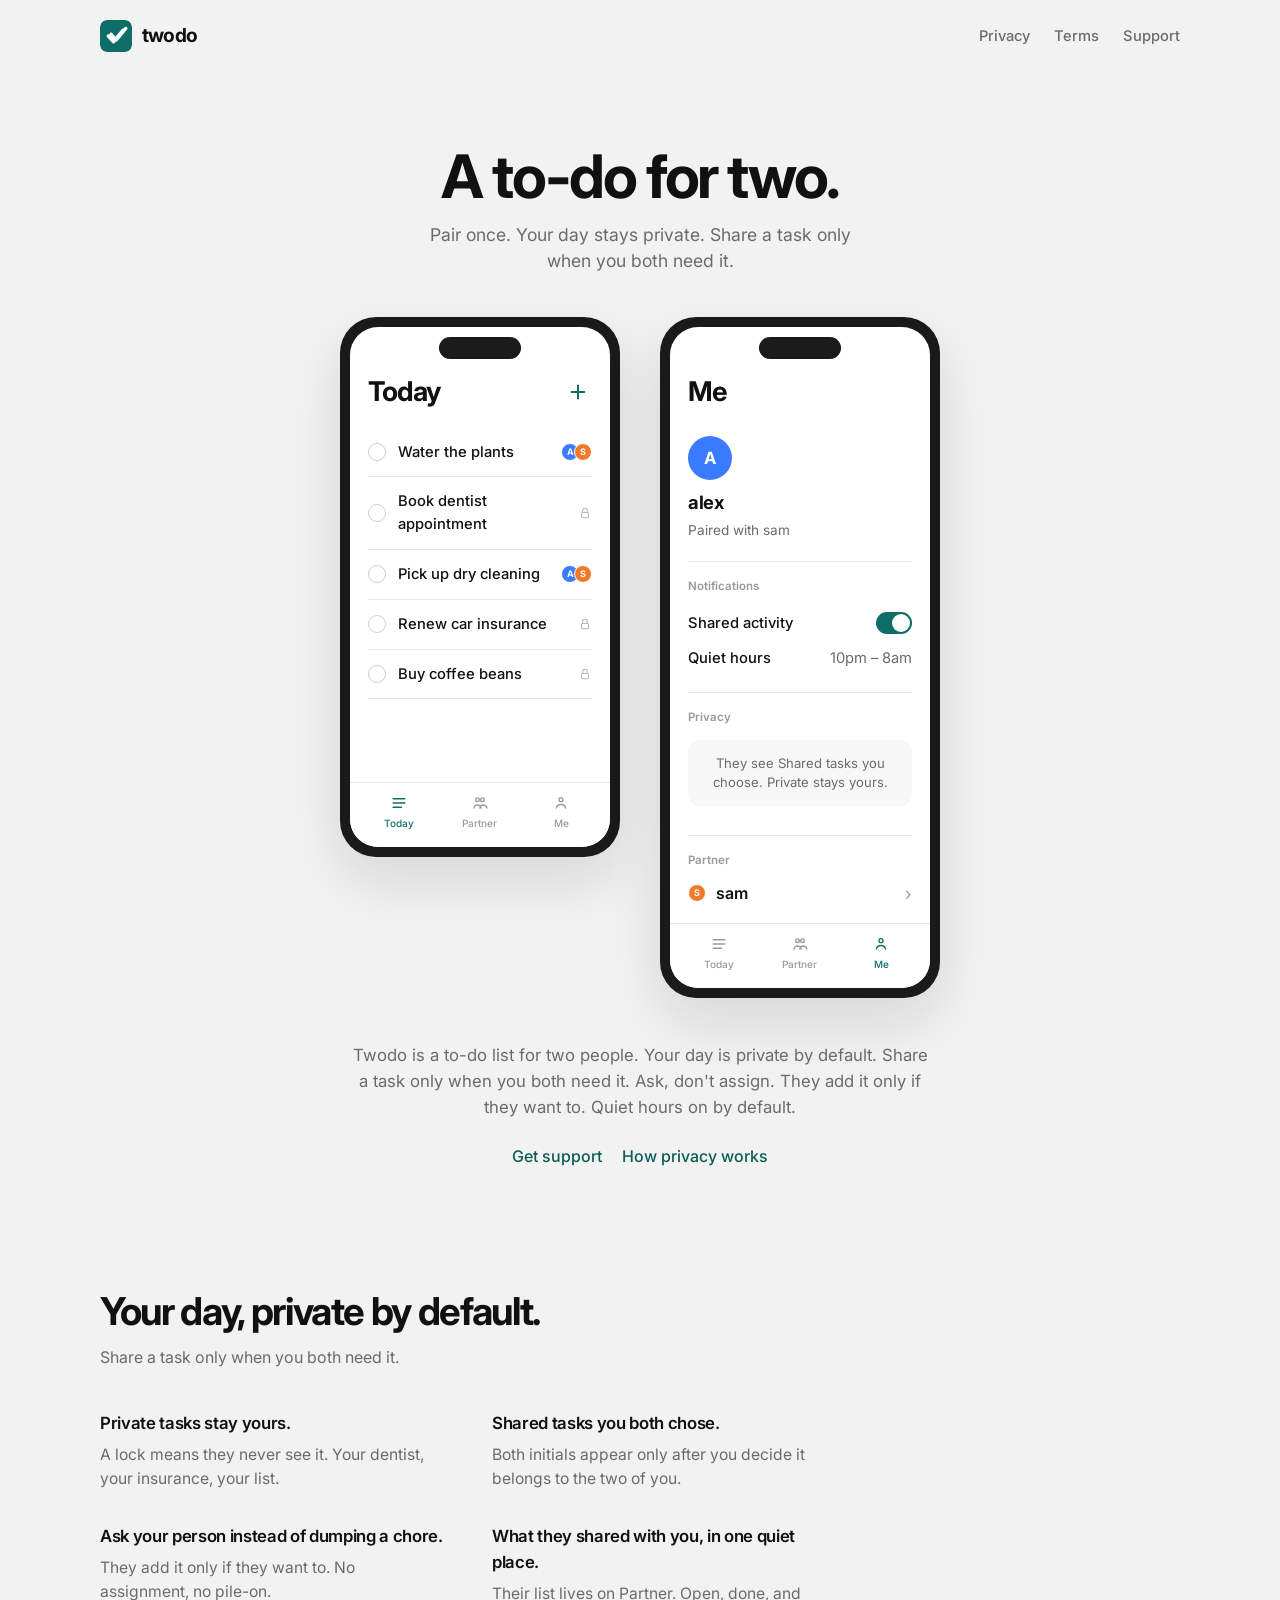
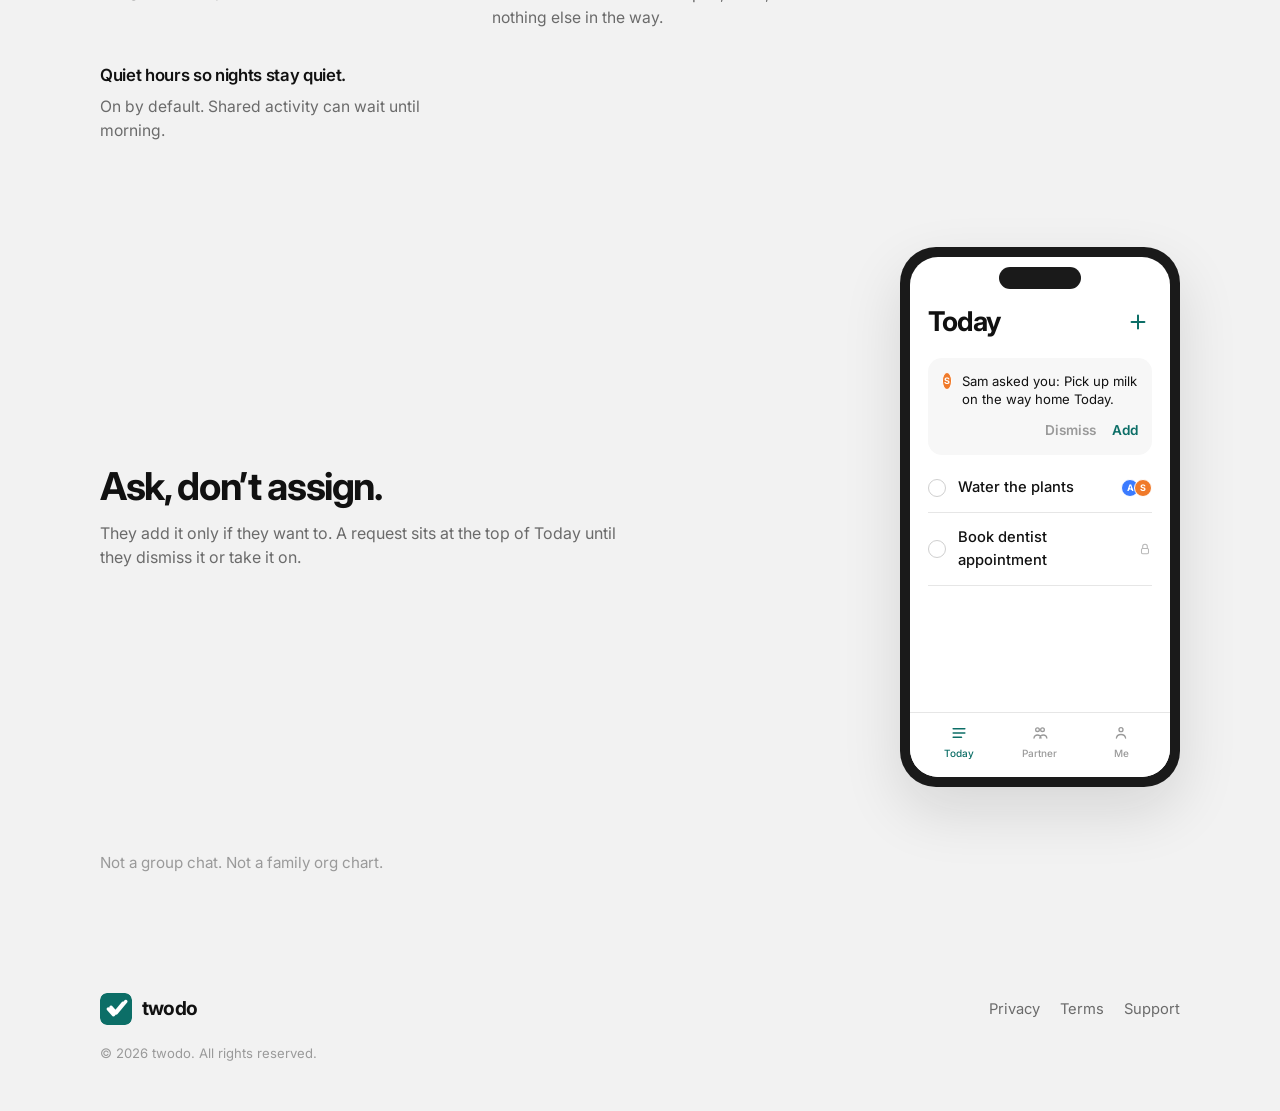
==== commit 7795c4cd: "Replace invented A/S-circle logo with the official Twodo check mark. Header, footer, favicon, apple-" ====
--- a/index.html
+++ b/index.html
@@ -9,16 +9,34 @@
       content="Twodo is a to-do list for two people. Pair once. Your day stays private. Share a task only when you both need it."
     />
     <meta name="theme-color" content="#F2F2F2" />
+    <link rel="icon" href="favicon.png" type="image/png" />
+    <link rel="icon" href="favicon.svg" type="image/svg+xml" />
+    <link rel="apple-touch-icon" href="apple-touch-icon.png" />
+    <meta property="og:title" content="twodo — a to-do for two" />
+    <meta
+      property="og:description"
+      content="Twodo is a to-do list for two people. Pair once. Your day stays private. Share a task only when you both need it."
+    />
+    <meta property="og:image" content="https://mrkrphl.github.io/tether-site/og.png" />
+    <meta property="og:image:width" content="1200" />
+    <meta property="og:image:height" content="630" />
+    <meta property="og:url" content="https://mrkrphl.github.io/tether-site/" />
+    <meta property="og:type" content="website" />
+    <meta property="og:site_name" content="twodo" />
+    <meta name="twitter:card" content="summary_large_image" />
+    <meta name="twitter:title" content="twodo — a to-do for two" />
+    <meta
+      name="twitter:description"
+      content="Twodo is a to-do list for two people. Pair once. Your day stays private. Share a task only when you both need it."
+    />
+    <meta name="twitter:image" content="https://mrkrphl.github.io/tether-site/og.png" />
     <link rel="stylesheet" href="styles.css" />
   </head>
   <body>
     <header class="site-header">
       <div class="container">
         <a class="brand" href="index.html">
-          <span class="brand-mark" aria-hidden="true">
-            <span class="dot-a"></span>
-            <span class="dot-s"></span>
-          </span>
+          <img class="brand-mark" src="icon.png" width="32" height="32" alt="" />
           twodo
         </a>
         <nav class="site-nav" aria-label="Primary">
@@ -278,10 +296,7 @@
     <footer class="site-footer">
       <div class="container footer-grid">
         <a class="brand" href="index.html">
-          <span class="brand-mark" aria-hidden="true">
-            <span class="dot-a"></span>
-            <span class="dot-s"></span>
-          </span>
+          <img class="brand-mark" src="icon.png" width="32" height="32" alt="" />
           twodo
         </a>
         <div class="footer-links">
--- a/styles.css
+++ b/styles.css
@@ -7,9 +7,9 @@
   --muted: #6b6b6b;
   --faint: #9a9a9a;
   --line: #e6e6e6;
-  --teal: #1aa99c;
-  --teal-pressed: #158f84;
-  --teal-soft: #e7f7f5;
+  --teal: #0c6e67;
+  --teal-pressed: #0a5c56;
+  --teal-soft: #e4f3f1;
   --alex: #3b7bff;
   --sam: #f07a2a;
   --lock: #b8b8b8;
@@ -94,28 +94,11 @@
 }
 
 .brand-mark {
-  width: 22px;
-  height: 14px;
-  position: relative;
+  width: 32px;
+  height: 32px;
+  display: block;
   flex-shrink: 0;
-}
-
-.brand-mark span {
-  position: absolute;
-  top: 0;
-  width: 14px;
-  height: 14px;
-  border-radius: 50%;
-}
-
-.brand-mark .dot-a {
-  left: 0;
-  background: var(--alex);
-}
-
-.brand-mark .dot-s {
-  right: 0;
-  background: var(--sam);
+  border-radius: 7px;
 }
 
 .site-nav {
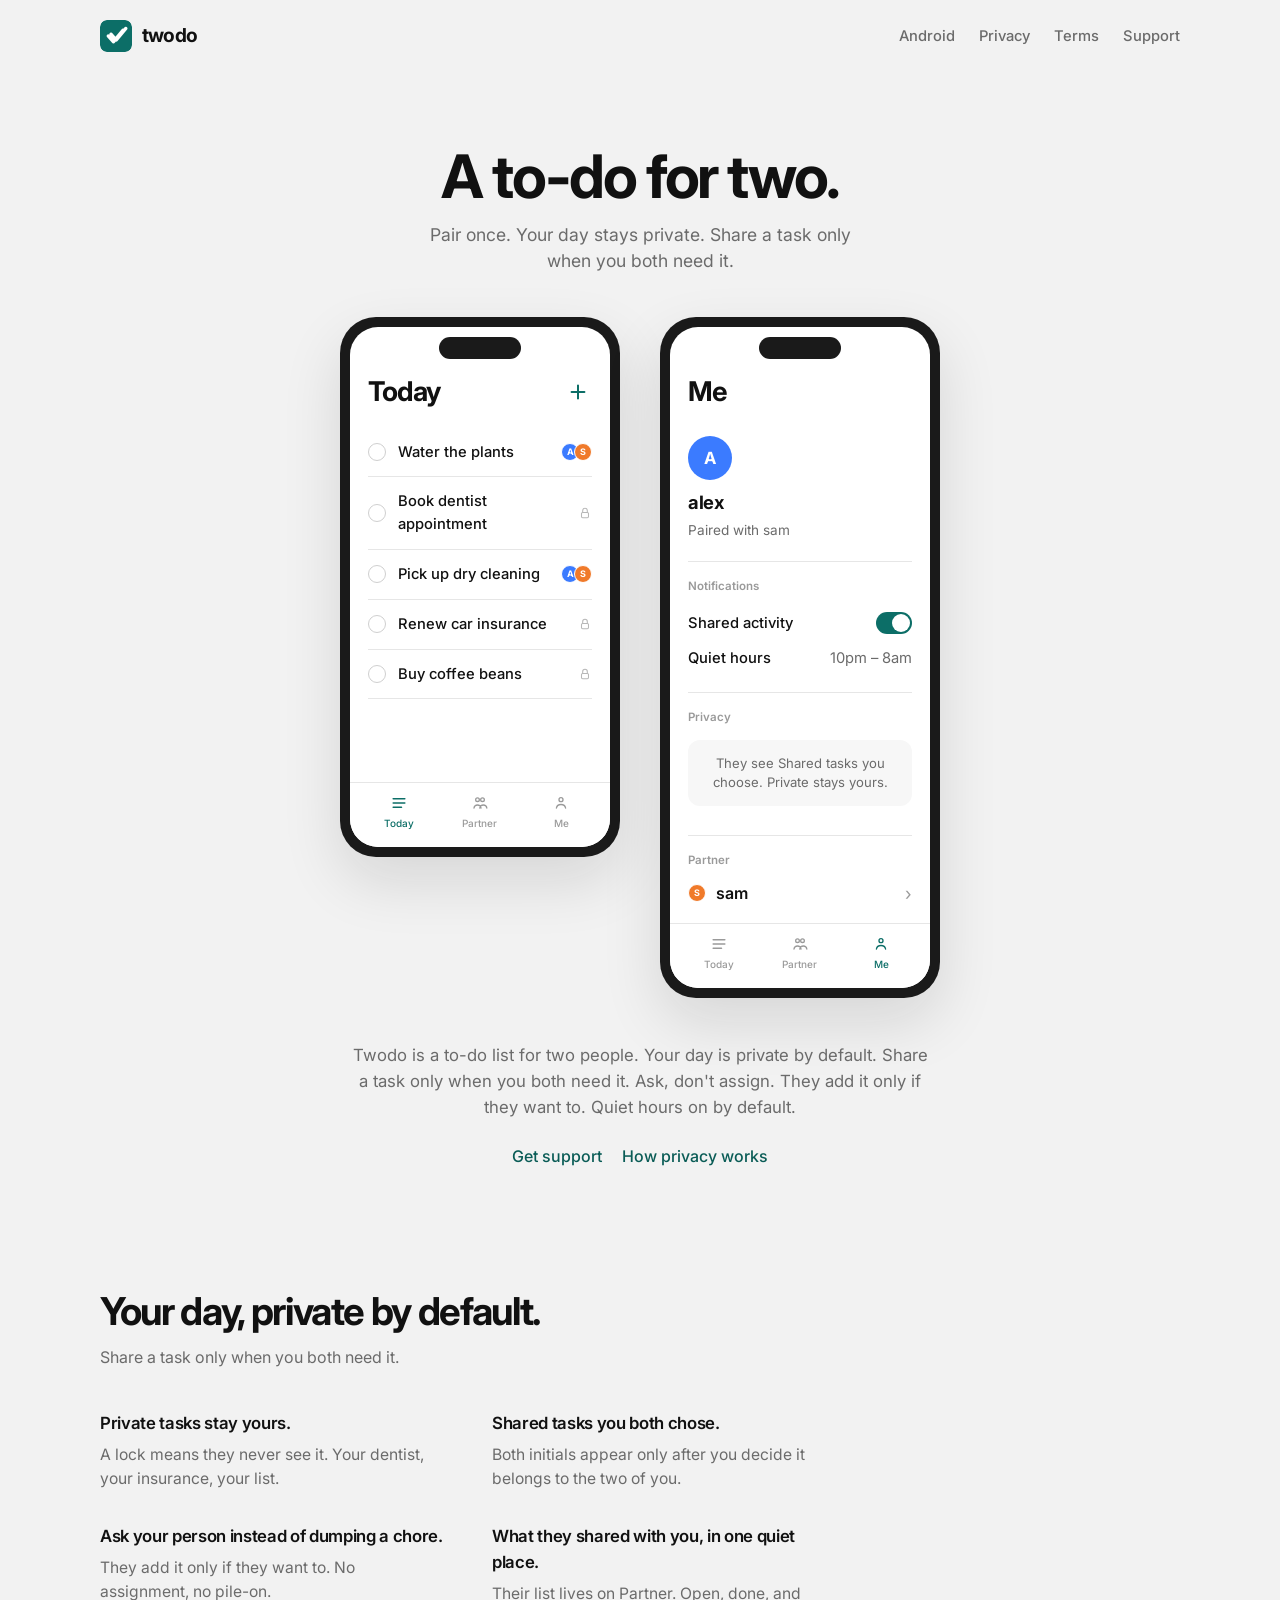
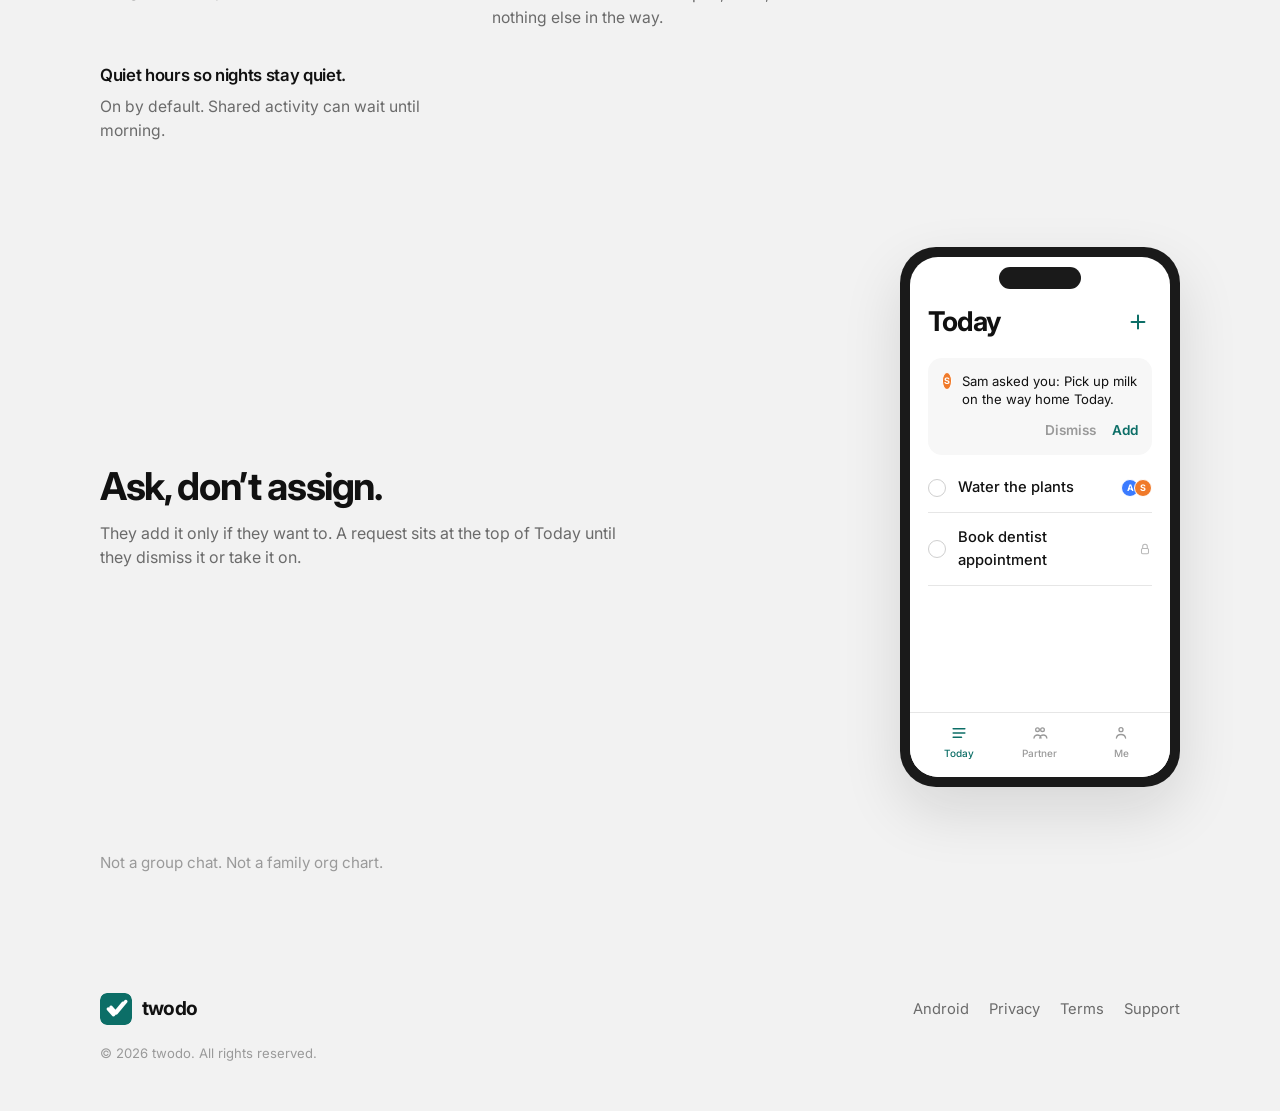
==== commit 5e69d7b7: "Add Android closed-testing signup page for Play invites. Co-authored-by: Cursor <cursoragent@cursor." ====
--- a/index.html
+++ b/index.html
@@ -40,6 +40,7 @@
           twodo
         </a>
         <nav class="site-nav" aria-label="Primary">
+          <a href="android.html">Android</a>
           <a href="privacy.html">Privacy</a>
           <a href="terms.html">Terms</a>
           <a href="support.html">Support</a>
@@ -300,6 +301,7 @@
           twodo
         </a>
         <div class="footer-links">
+          <a href="android.html">Android</a>
           <a href="privacy.html">Privacy</a>
           <a href="terms.html">Terms</a>
           <a href="support.html">Support</a>
--- a/styles.css
+++ b/styles.css
@@ -630,3 +630,106 @@
     width: min(280px, 100%);
   }
 }
+
+/* Android closed-test signup */
+.join-card h2 {
+  margin-top: 0;
+}
+
+.field {
+  display: flex;
+  flex-direction: column;
+  gap: 0.35rem;
+  margin-bottom: 1rem;
+  font-size: 0.92rem;
+  font-weight: 500;
+  color: var(--ink);
+}
+
+.field input {
+  font: inherit;
+  font-weight: 400;
+  padding: 0.75rem 0.85rem;
+  border: 1px solid var(--line);
+  border-radius: 10px;
+  background: var(--card);
+  color: var(--ink);
+}
+
+.field input:focus {
+  outline: 2px solid var(--teal);
+  outline-offset: 1px;
+}
+
+.optional {
+  color: var(--faint);
+  font-weight: 400;
+}
+
+.check {
+  display: flex;
+  align-items: flex-start;
+  gap: 0.65rem;
+  margin: 0.75rem 0;
+  font-size: 0.95rem;
+  color: var(--ink);
+  cursor: pointer;
+}
+
+.check input {
+  margin-top: 0.2rem;
+  accent-color: var(--teal);
+}
+
+.hp {
+  position: absolute;
+  left: -9999px;
+  opacity: 0;
+  height: 0;
+  overflow: hidden;
+}
+
+.join-submit {
+  margin-top: 0.75rem;
+  width: 100%;
+  border: none;
+  border-radius: 12px;
+  padding: 0.9rem 1.1rem;
+  background: var(--teal);
+  color: #fff;
+  font: inherit;
+  font-weight: 600;
+  cursor: pointer;
+}
+
+.join-submit:hover {
+  background: var(--teal-pressed);
+}
+
+.join-submit:disabled {
+  opacity: 0.65;
+  cursor: wait;
+}
+
+.form-status {
+  margin: 0.85rem 0 0;
+  font-size: 0.95rem;
+  min-height: 1.4em;
+}
+
+.form-status.ok {
+  color: var(--teal-pressed);
+}
+
+.form-status.err {
+  color: #b42318;
+}
+
+.join-steps {
+  padding-left: 1.25rem;
+  color: var(--muted);
+}
+
+.join-steps li {
+  margin-bottom: 0.5rem;
+}
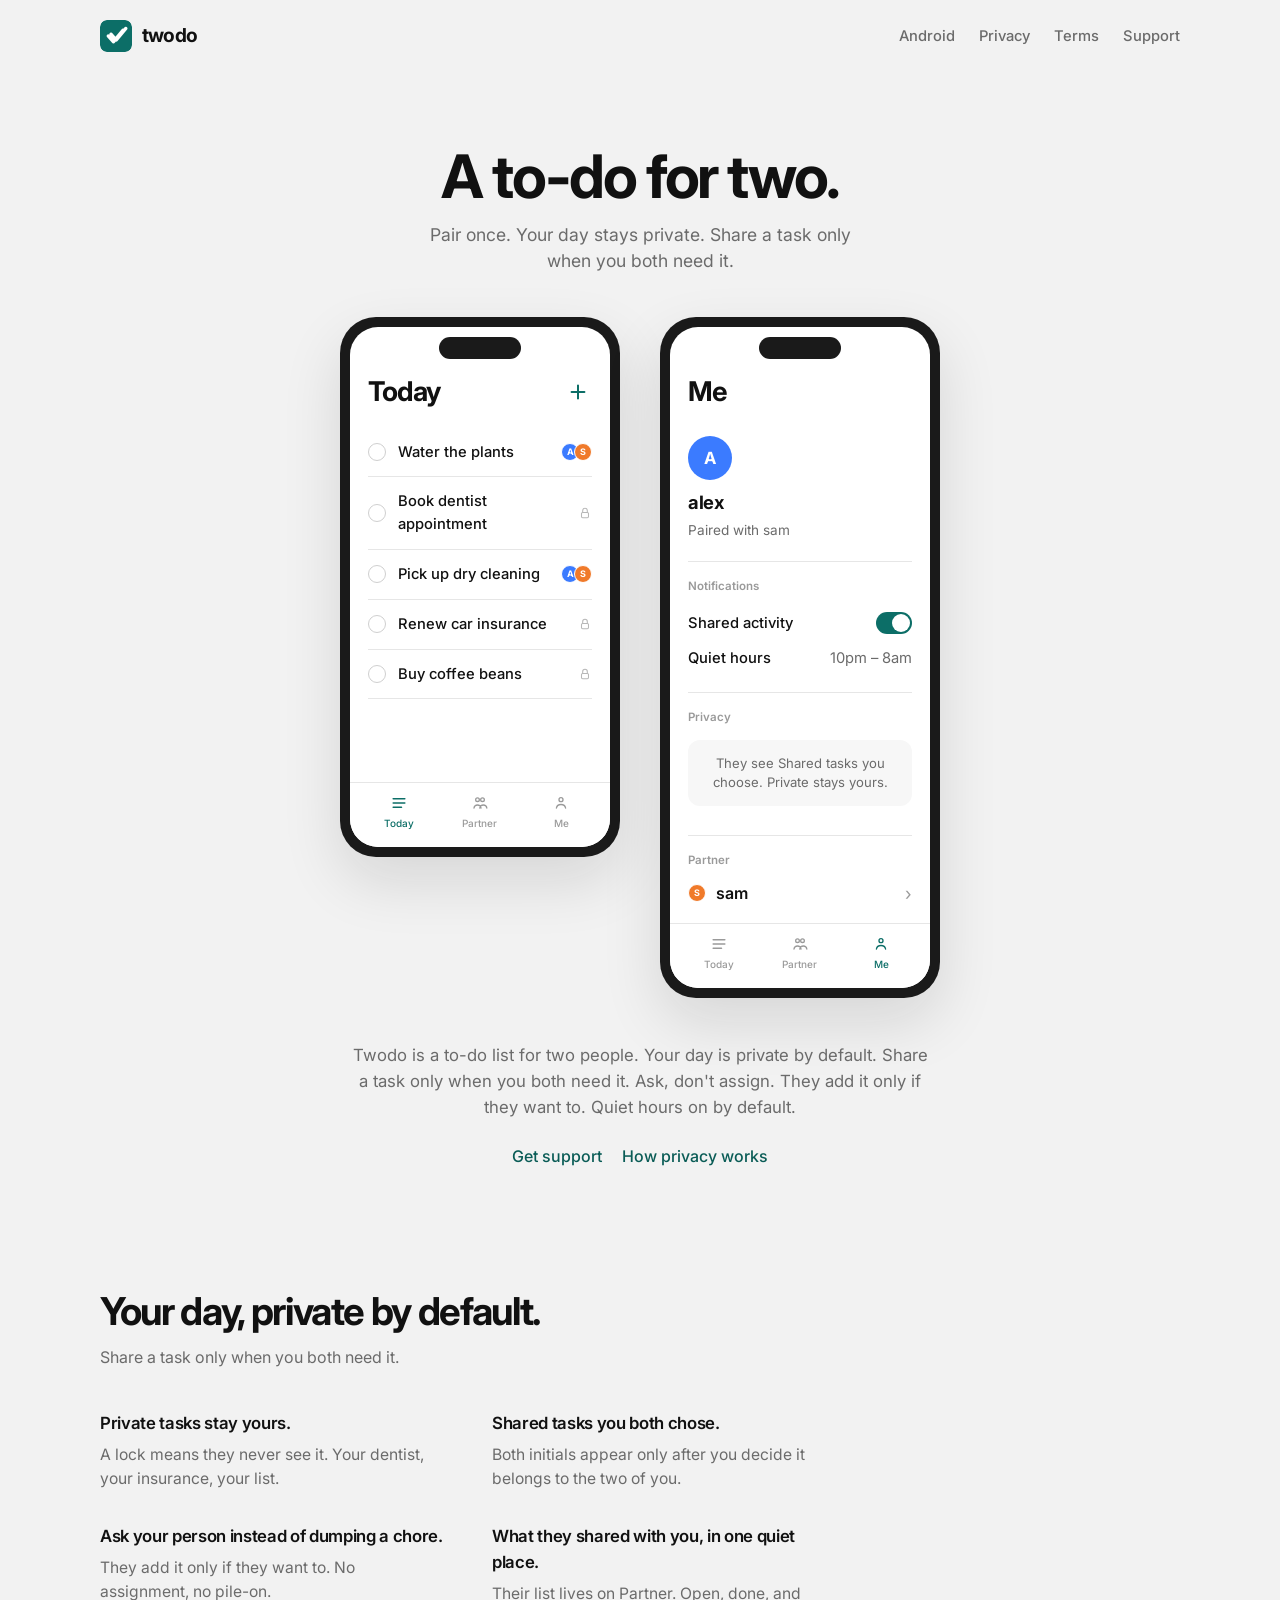
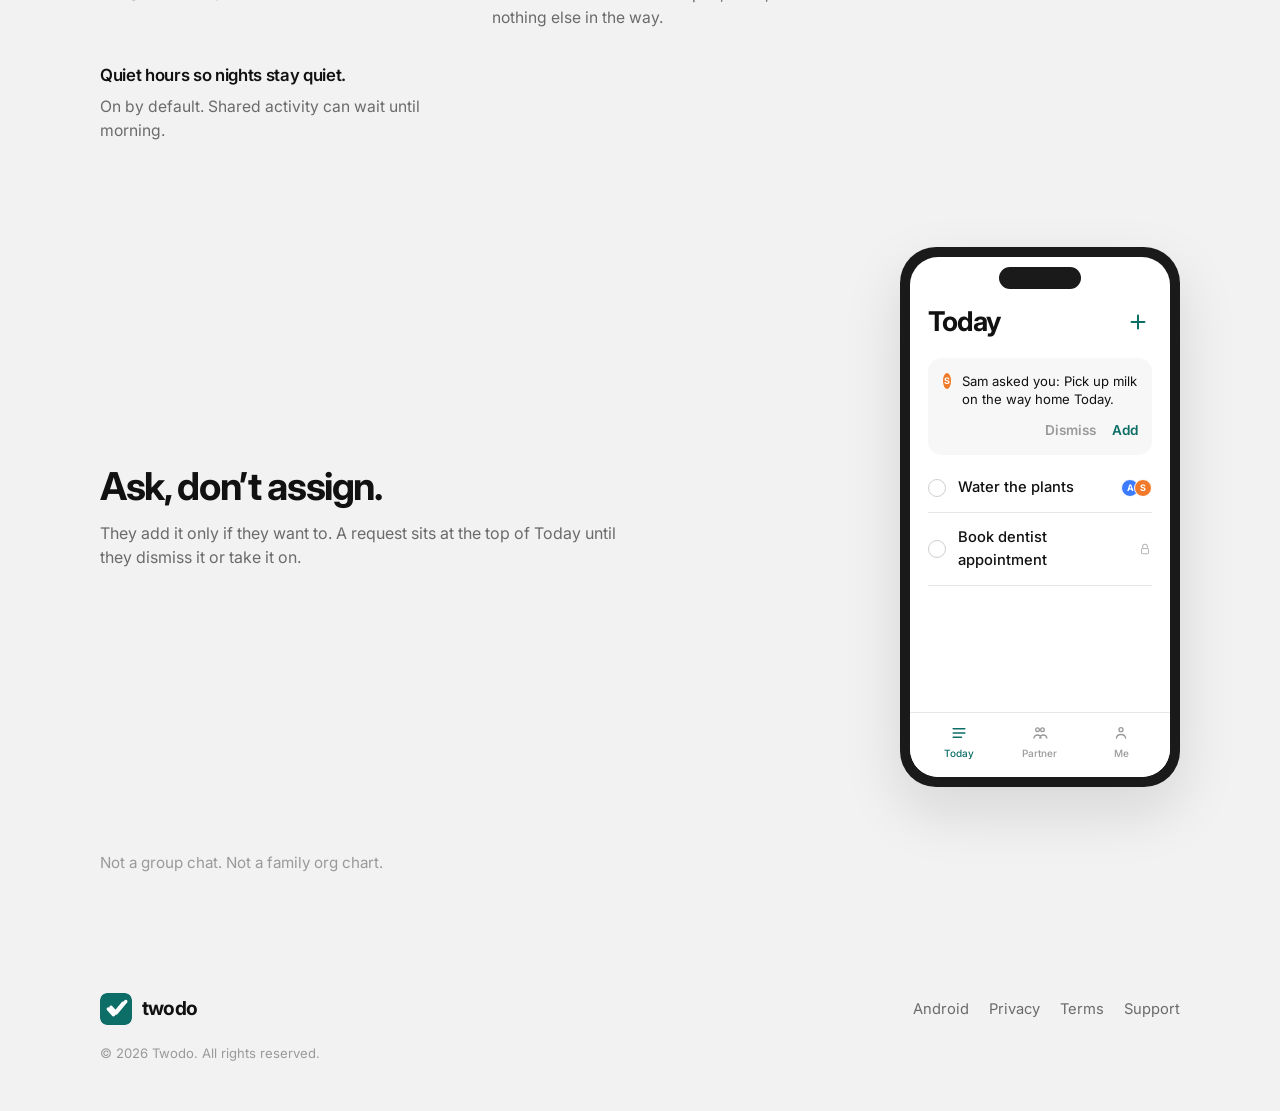
==== commit 81030646: "Use Twodo display name and ship the Android closed-test page. Keep github.io /tether-site/ paths and" ====
--- a/index.html
+++ b/index.html
@@ -3,7 +3,7 @@
   <head>
     <meta charset="utf-8" />
     <meta name="viewport" content="width=device-width, initial-scale=1" />
-    <title>twodo — a to-do for two</title>
+    <title>Twodo — a to-do for two</title>
     <meta
       name="description"
       content="Twodo is a to-do list for two people. Pair once. Your day stays private. Share a task only when you both need it."
@@ -12,7 +12,7 @@
     <link rel="icon" href="favicon.png" type="image/png" />
     <link rel="icon" href="favicon.svg" type="image/svg+xml" />
     <link rel="apple-touch-icon" href="apple-touch-icon.png" />
-    <meta property="og:title" content="twodo — a to-do for two" />
+    <meta property="og:title" content="Twodo — a to-do for two" />
     <meta
       property="og:description"
       content="Twodo is a to-do list for two people. Pair once. Your day stays private. Share a task only when you both need it."
@@ -22,9 +22,9 @@
     <meta property="og:image:height" content="630" />
     <meta property="og:url" content="https://mrkrphl.github.io/tether-site/" />
     <meta property="og:type" content="website" />
-    <meta property="og:site_name" content="twodo" />
+    <meta property="og:site_name" content="Twodo" />
     <meta name="twitter:card" content="summary_large_image" />
-    <meta name="twitter:title" content="twodo — a to-do for two" />
+    <meta name="twitter:title" content="Twodo — a to-do for two" />
     <meta
       name="twitter:description"
       content="Twodo is a to-do list for two people. Pair once. Your day stays private. Share a task only when you both need it."
@@ -308,7 +308,7 @@
         </div>
       </div>
       <div class="container">
-        <p class="footer-copy">&copy; 2026 twodo. All rights reserved.</p>
+        <p class="footer-copy">&copy; 2026 Twodo. All rights reserved.</p>
       </div>
     </footer>
   </body>
--- a/styles.css
+++ b/styles.css
@@ -733,3 +733,8 @@
 .join-steps li {
   margin-bottom: 0.5rem;
 }
+
+.package-note code {
+  font-size: 0.88em;
+  color: var(--ink);
+}
